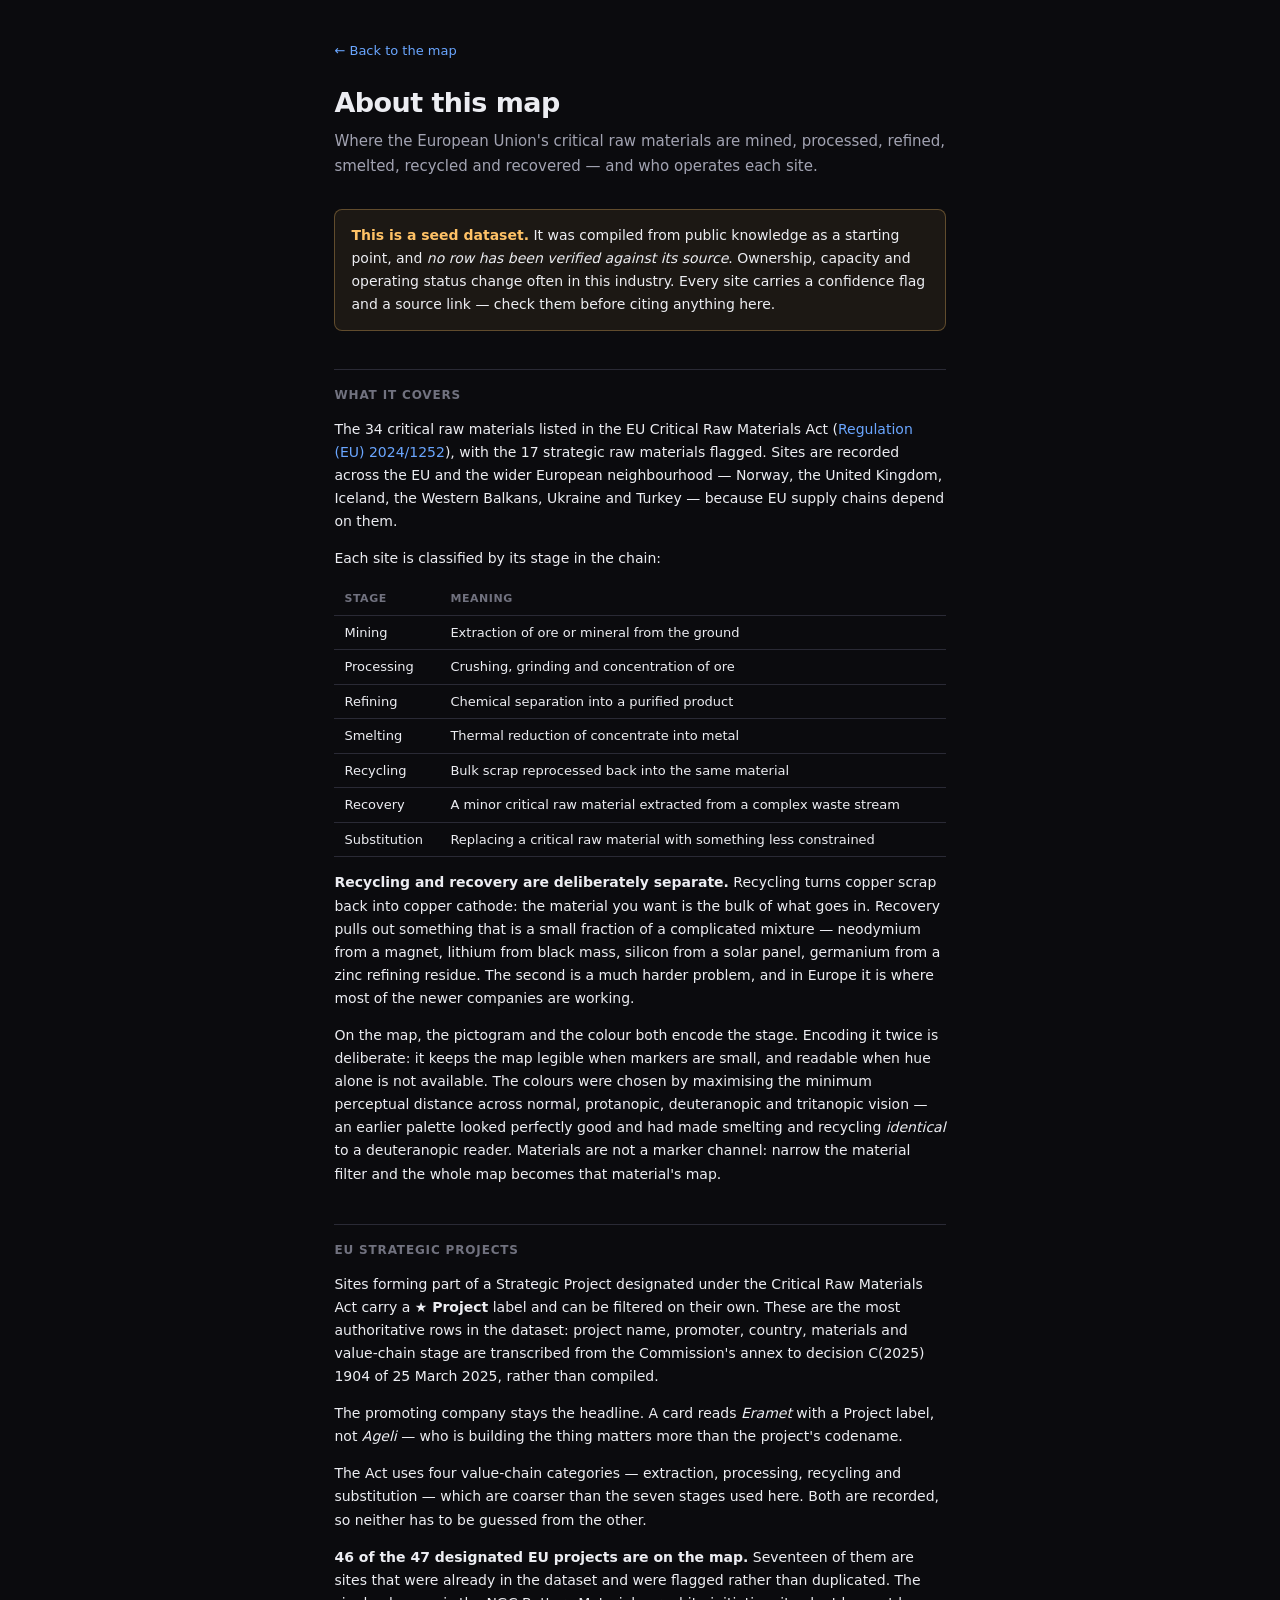
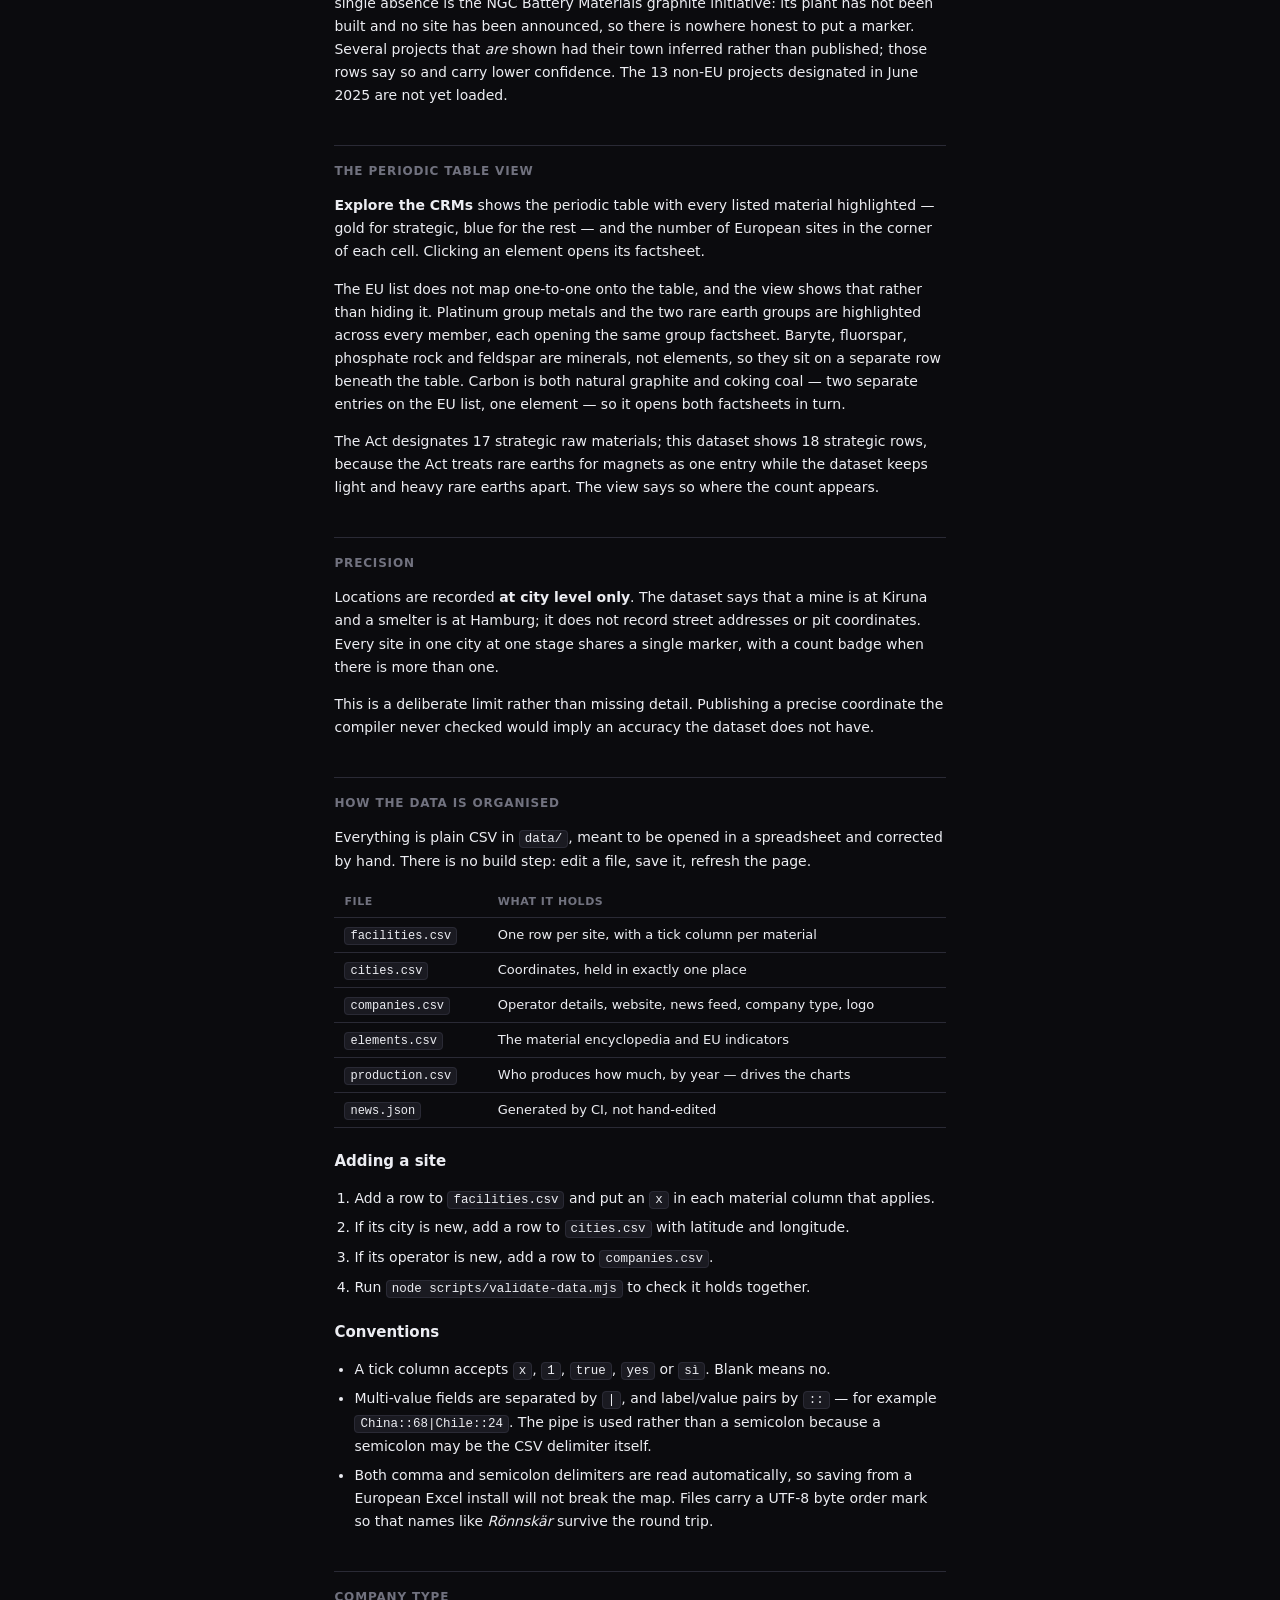
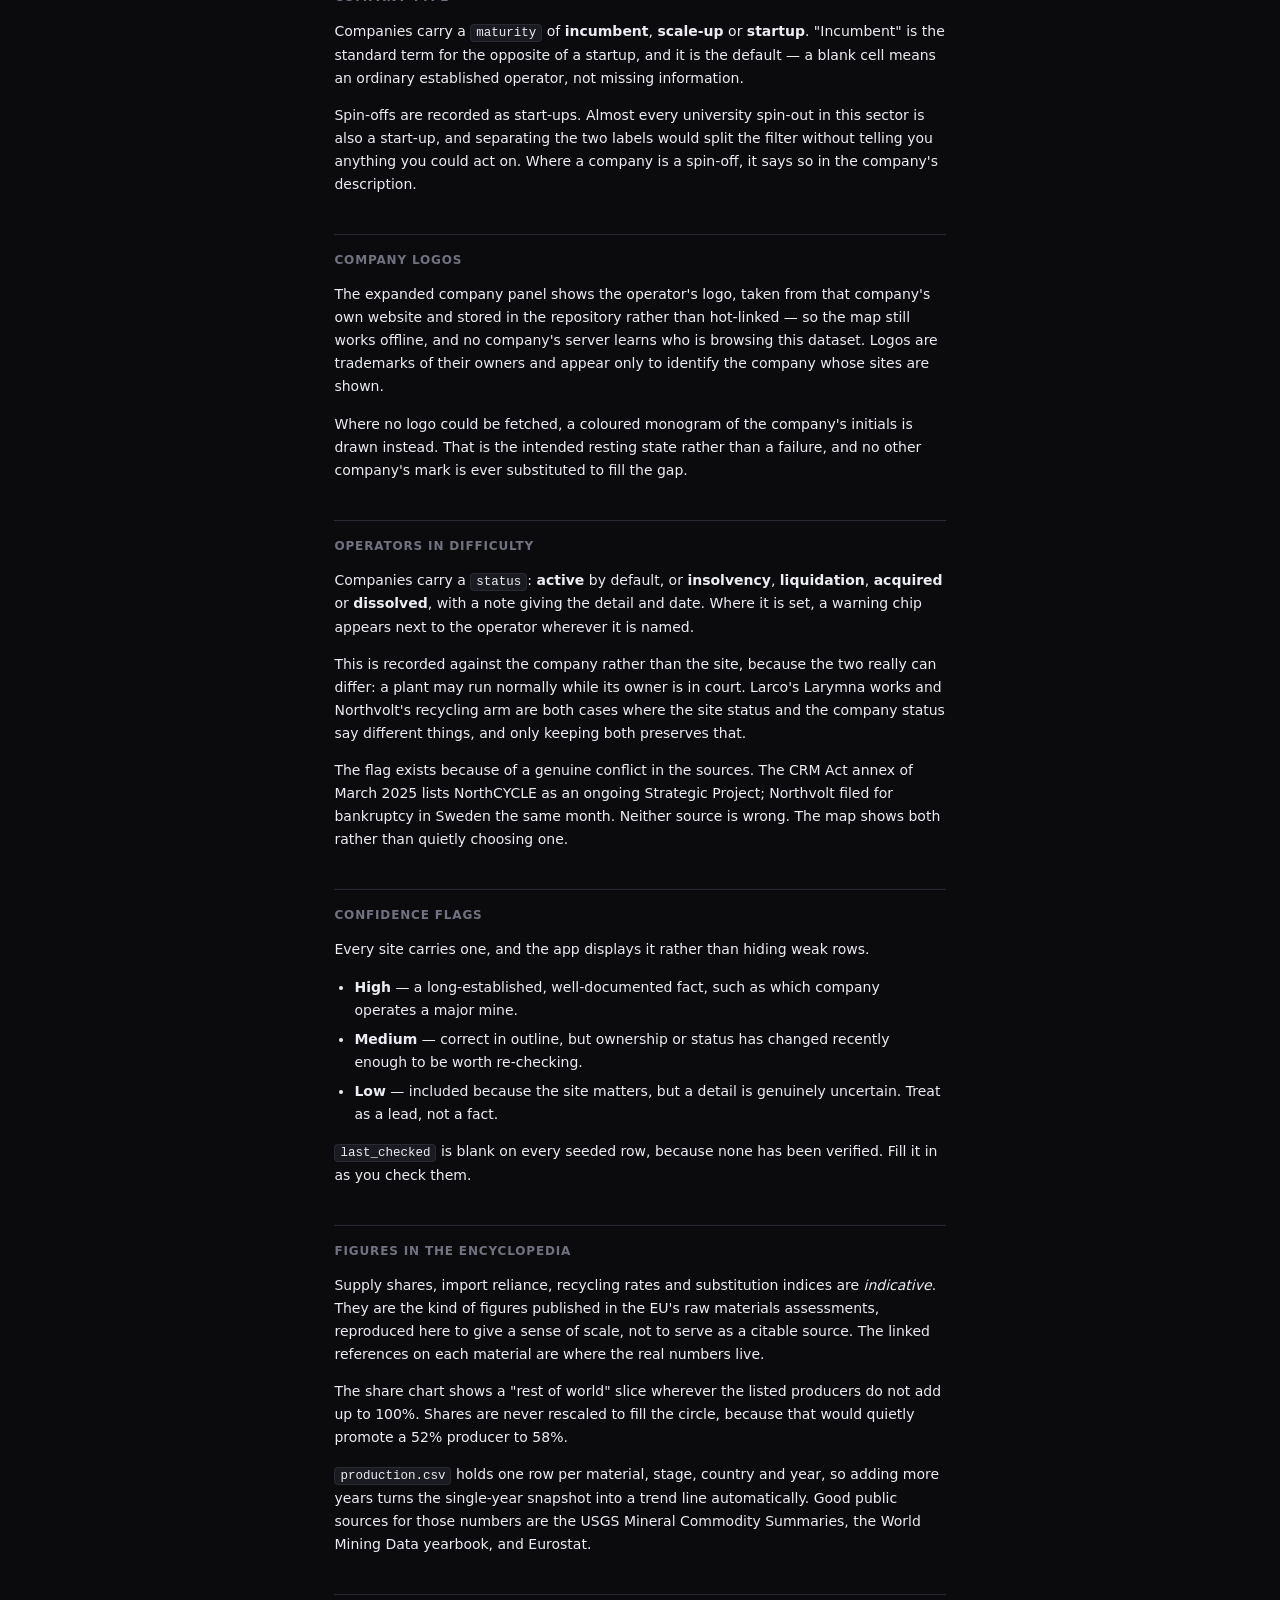
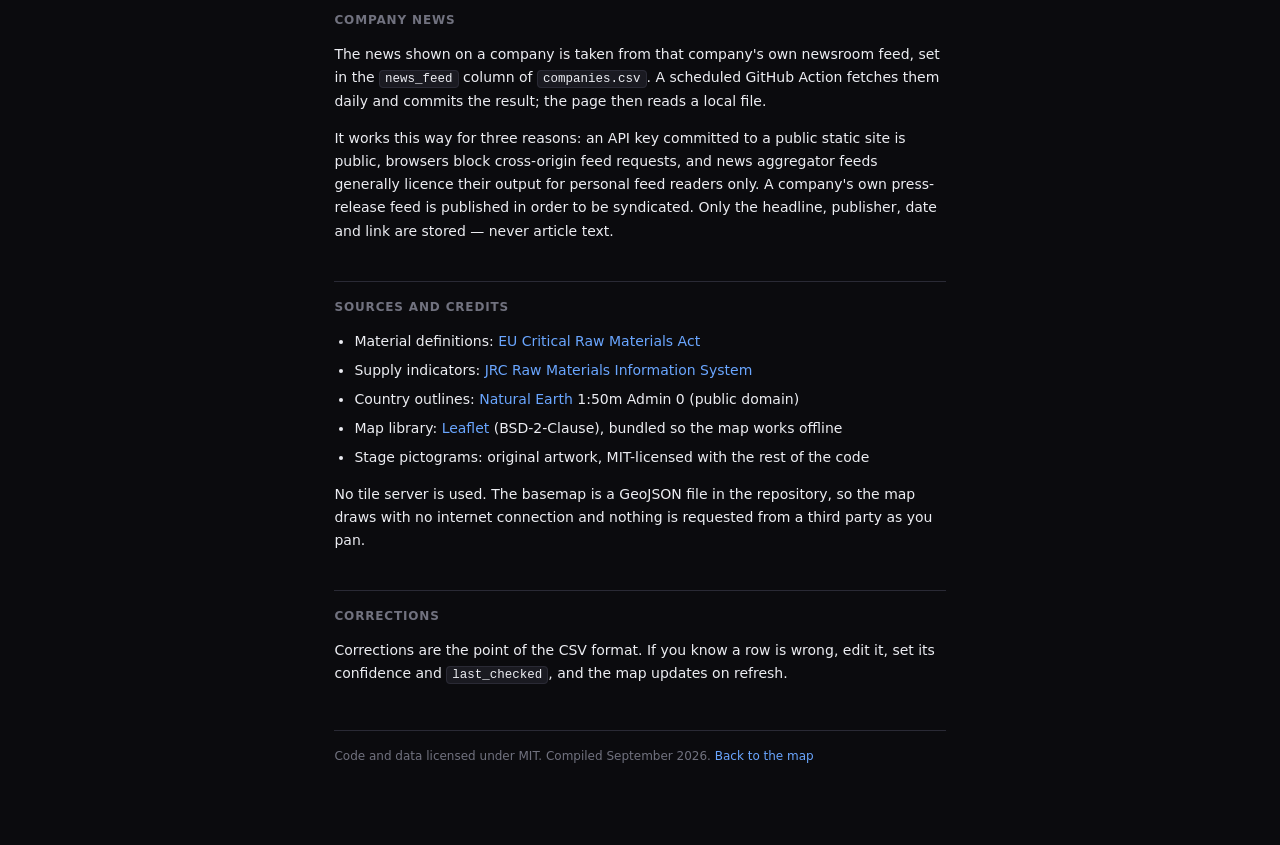
==== about.html @ f856ef1b "Give the site a link preview, a favicon, and honest counts Sharing the URL produced a bare link: the" ====
<!doctype html>
<html lang="en">
<head>
<meta charset="utf-8">
<meta name="viewport" content="width=device-width, initial-scale=1">
<title>About — European Critical Raw Materials Map</title>
<link rel="canonical" href="https://vincenzo-forlini.github.io/European-critical-network-map/about.html">
<link rel="icon" type="image/svg+xml" href="assets/icon.svg">

<!-- Link previews. og:image has to be an absolute URL — a relative one is
     ignored by every scraper — so the host is written out here. If this ever
     moves off GitHub Pages, these four URLs are what need changing.
     LinkedIn caches a preview on first share: after editing these, push the
     change and re-run the URL through LinkedIn's Post Inspector, or the first
     share keeps the empty card for good. -->
<meta property="og:type" content="website">
<meta property="og:site_name" content="European Critical Raw Materials Map">
<meta property="og:title" content="About — European Critical Raw Materials Map">
<meta property="og:description" content="How the dataset was built, where each figure comes from, and what it does not claim to be.">
<meta property="og:url" content="https://vincenzo-forlini.github.io/European-critical-network-map/about.html">
<meta property="og:image" content="https://vincenzo-forlini.github.io/European-critical-network-map/assets/og-cover.png">
<meta property="og:image:type" content="image/png">
<meta property="og:image:width" content="1200">
<meta property="og:image:height" content="630">
<meta property="og:image:alt" content="A dark map of Europe scattered with coloured markers, one per site, coloured by stage of the supply chain.">
<meta name="twitter:card" content="summary_large_image">
<meta name="twitter:title" content="About — European Critical Raw Materials Map">
<meta name="twitter:description" content="How the dataset was built, where each figure comes from, and what it does not claim to be.">
<meta name="twitter:image" content="https://vincenzo-forlini.github.io/European-critical-network-map/assets/og-cover.png">

<link rel="stylesheet" href="css/styles.css">
<style>
  body { overflow: auto; }
  .doc { max-width: 74ch; margin: 0 auto; padding: 40px 24px 90px; }
  .doc h1 { font-size: 27px; letter-spacing: -0.02em; margin: 0 0 6px; }
  .doc .lede { color: var(--text-dim); font-size: 15px; margin: 0 0 30px; }
  .doc h2 {
    font-size: 12px; font-weight: 700; letter-spacing: 0.07em; text-transform: uppercase;
    color: var(--text-faint); margin: 38px 0 12px;
    padding-top: 16px; border-top: 1px solid var(--border);
  }
  .doc h3 { font-size: 15px; margin: 22px 0 7px; }
  .doc p, .doc li { line-height: 1.65; }
  .doc ul, .doc ol { padding-left: 20px; }
  .doc li { margin-bottom: 6px; }
  .doc code {
    font-family: var(--mono); font-size: 12.5px;
    background: var(--surface-2); border: 1px solid var(--border);
    padding: 1px 5px; border-radius: 4px;
  }
  .doc pre {
    background: var(--surface-2); border: 1px solid var(--border);
    border-radius: var(--radius); padding: 13px 15px; overflow-x: auto;
    font-family: var(--mono); font-size: 12.5px; line-height: 1.6;
  }
  .doc pre code { background: none; border: none; padding: 0; }
  .doc table { width: 100%; border-collapse: collapse; font-size: 13px; margin: 12px 0; }
  .doc th, .doc td { text-align: left; padding: 7px 10px; border-bottom: 1px solid var(--border); }
  .doc th { color: var(--text-faint); font-weight: 600; font-size: 11px;
            text-transform: uppercase; letter-spacing: 0.05em; }
  .doc td code { font-size: 12px; }
  .callout {
    background: rgba(255, 194, 102, 0.07);
    border: 1px solid rgba(255, 194, 102, 0.3);
    border-radius: var(--radius); padding: 14px 16px; margin: 18px 0;
  }
  .callout strong { color: var(--warn); }
  .back { display: inline-block; margin-bottom: 22px; font-size: 13px; }
  .doc footer { margin-top: 44px; padding-top: 16px; border-top: 1px solid var(--border);
                color: var(--text-faint); font-size: 12px; }
</style>
</head>
<body>
<main class="doc">

  <a class="back" href="index.html">&larr; Back to the map</a>

  <h1>About this map</h1>
  <p class="lede">
    Where the European Union's critical raw materials are mined, processed, refined,
    smelted, recycled and recovered — and who operates each site.
  </p>

  <div class="callout">
    <p style="margin:0">
      <strong>This is a seed dataset.</strong> It was compiled from public knowledge as a
      starting point, and <em>no row has been verified against its source</em>. Ownership,
      capacity and operating status change often in this industry. Every site carries a
      confidence flag and a source link — check them before citing anything here.
    </p>
  </div>

  <h2>What it covers</h2>

  <p>
    The 34 critical raw materials listed in the EU Critical Raw Materials Act
    (<a href="https://eur-lex.europa.eu/eli/reg/2024/1252/oj" target="_blank" rel="noopener">Regulation (EU) 2024/1252</a>),
    with the 17 strategic raw materials flagged. Sites are recorded across the EU and
    the wider European neighbourhood — Norway, the United Kingdom, Iceland, the Western
    Balkans, Ukraine and Turkey — because EU supply chains depend on them.
  </p>

  <p>Each site is classified by its stage in the chain:</p>

  <table>
    <tr><th>Stage</th><th>Meaning</th></tr>
    <tr><td>Mining</td><td>Extraction of ore or mineral from the ground</td></tr>
    <tr><td>Processing</td><td>Crushing, grinding and concentration of ore</td></tr>
    <tr><td>Refining</td><td>Chemical separation into a purified product</td></tr>
    <tr><td>Smelting</td><td>Thermal reduction of concentrate into metal</td></tr>
    <tr><td>Recycling</td><td>Bulk scrap reprocessed back into the same material</td></tr>
    <tr><td>Recovery</td><td>A minor critical raw material extracted from a complex waste stream</td></tr>
    <tr><td>Substitution</td><td>Replacing a critical raw material with something less constrained</td></tr>
  </table>

  <p>
    <strong>Recycling and recovery are deliberately separate.</strong> Recycling turns copper
    scrap back into copper cathode: the material you want is the bulk of what goes in. Recovery
    pulls out something that is a small fraction of a complicated mixture — neodymium from a
    magnet, lithium from black mass, silicon from a solar panel, germanium from a zinc refining
    residue. The second is a much harder problem, and in Europe it is where most of the newer
    companies are working.
  </p>

  <p>
    On the map, the pictogram and the colour both encode the stage. Encoding it twice is
    deliberate: it keeps the map legible when markers are small, and readable when hue alone
    is not available. The colours were chosen by maximising the minimum perceptual distance
    across normal, protanopic, deuteranopic and tritanopic vision — an earlier palette looked
    perfectly good and had made smelting and recycling <em>identical</em> to a deuteranopic
    reader. Materials are not a marker channel: narrow the material filter and the whole map
    becomes that material's map.
  </p>

  <h2>EU Strategic Projects</h2>
  <p>
    Sites forming part of a Strategic Project designated under the Critical Raw Materials Act
    carry a <strong>★ Project</strong> label and can be filtered on their own. These are the most
    authoritative rows in the dataset: project name, promoter, country, materials and value-chain
    stage are transcribed from the Commission's annex to decision C(2025) 1904 of 25 March 2025,
    rather than compiled.
  </p>
  <p>
    The promoting company stays the headline. A card reads <em>Eramet</em> with a Project label,
    not <em>Ageli</em> — who is building the thing matters more than the project's codename.
  </p>
  <p>
    The Act uses four value-chain categories — extraction, processing, recycling and substitution —
    which are coarser than the seven stages used here. Both are recorded, so neither has to be
    guessed from the other.
  </p>
  <p>
    <strong>46 of the 47 designated EU projects are on the map.</strong> Seventeen of them are
    sites that were already in the dataset and were flagged rather than duplicated. The single
    absence is the NGC Battery Materials graphite initiative: its plant has not been built and no
    site has been announced, so there is nowhere honest to put a marker. Several projects that
    <em>are</em> shown had their town inferred rather than published; those rows say so and carry
    lower confidence. The 13 non-EU projects designated in June 2025 are not yet loaded.
  </p>

  <h2>The periodic table view</h2>
  <p>
    <strong>Explore the CRMs</strong> shows the periodic table with every listed material
    highlighted — gold for strategic, blue for the rest — and the number of European sites in
    the corner of each cell. Clicking an element opens its factsheet.
  </p>
  <p>
    The EU list does not map one-to-one onto the table, and the view shows that rather than
    hiding it. Platinum group metals and the two rare earth groups are highlighted across every
    member, each opening the same group factsheet. Baryte, fluorspar, phosphate rock and feldspar
    are minerals, not elements, so they sit on a separate row beneath the table. Carbon is both
    natural graphite and coking coal — two separate entries on the EU list, one element — so it
    opens both factsheets in turn.
  </p>
  <p>
    The Act designates 17 strategic raw materials; this dataset shows 18 strategic rows, because
    the Act treats rare earths for magnets as one entry while the dataset keeps light and heavy
    rare earths apart. The view says so where the count appears.
  </p>

  <h2>Precision</h2>

  <p>
    Locations are recorded <strong>at city level only</strong>. The dataset says that a mine
    is at Kiruna and a smelter is at Hamburg; it does not record street addresses or pit
    coordinates. Every site in one city at one stage shares a single marker, with a count
    badge when there is more than one.
  </p>
  <p>
    This is a deliberate limit rather than missing detail. Publishing a precise coordinate
    the compiler never checked would imply an accuracy the dataset does not have.
  </p>

  <h2>How the data is organised</h2>

  <p>
    Everything is plain CSV in <code>data/</code>, meant to be opened in a spreadsheet and
    corrected by hand. There is no build step: edit a file, save it, refresh the page.
  </p>

  <table>
    <tr><th>File</th><th>What it holds</th></tr>
    <tr><td><code>facilities.csv</code></td><td>One row per site, with a tick column per material</td></tr>
    <tr><td><code>cities.csv</code></td><td>Coordinates, held in exactly one place</td></tr>
    <tr><td><code>companies.csv</code></td><td>Operator details, website, news feed, company type, logo</td></tr>
    <tr><td><code>elements.csv</code></td><td>The material encyclopedia and EU indicators</td></tr>
    <tr><td><code>production.csv</code></td><td>Who produces how much, by year — drives the charts</td></tr>
    <tr><td><code>news.json</code></td><td>Generated by CI, not hand-edited</td></tr>
  </table>

  <h3>Adding a site</h3>
  <ol>
    <li>Add a row to <code>facilities.csv</code> and put an <code>x</code> in each material column that applies.</li>
    <li>If its city is new, add a row to <code>cities.csv</code> with latitude and longitude.</li>
    <li>If its operator is new, add a row to <code>companies.csv</code>.</li>
    <li>Run <code>node scripts/validate-data.mjs</code> to check it holds together.</li>
  </ol>

  <h3>Conventions</h3>
  <ul>
    <li>A tick column accepts <code>x</code>, <code>1</code>, <code>true</code>, <code>yes</code> or <code>sì</code>. Blank means no.</li>
    <li>
      Multi-value fields are separated by <code>|</code>, and label/value pairs by <code>::</code> —
      for example <code>China::68|Chile::24</code>. The pipe is used rather than a semicolon
      because a semicolon may be the CSV delimiter itself.
    </li>
    <li>
      Both comma and semicolon delimiters are read automatically, so saving from a European
      Excel install will not break the map. Files carry a UTF-8 byte order mark so that
      names like <em>Rönnskär</em> survive the round trip.
    </li>
  </ul>

  <h2>Company type</h2>
  <p>
    Companies carry a <code>maturity</code> of <strong>incumbent</strong>, <strong>scale-up</strong>
    or <strong>startup</strong>. "Incumbent" is the standard term for the opposite of a startup,
    and it is the default — a blank cell means an ordinary established operator, not missing
    information.
  </p>
  <p>
    Spin-offs are recorded as start-ups. Almost every university spin-out in this sector is also
    a start-up, and separating the two labels would split the filter without telling you anything
    you could act on. Where a company is a spin-off, it says so in the company's description.
  </p>

  <h2>Company logos</h2>
  <p>
    The expanded company panel shows the operator's logo, taken from that company's own website
    and stored in the repository rather than hot-linked — so the map still works offline, and no
    company's server learns who is browsing this dataset. Logos are trademarks of their owners
    and appear only to identify the company whose sites are shown.
  </p>
  <p>
    Where no logo could be fetched, a coloured monogram of the company's initials is drawn
    instead. That is the intended resting state rather than a failure, and no other company's
    mark is ever substituted to fill the gap.
  </p>

  <h2>Operators in difficulty</h2>
  <p>
    Companies carry a <code>status</code>: <strong>active</strong> by default, or
    <strong>insolvency</strong>, <strong>liquidation</strong>, <strong>acquired</strong> or
    <strong>dissolved</strong>, with a note giving the detail and date. Where it is set, a
    warning chip appears next to the operator wherever it is named.
  </p>
  <p>
    This is recorded against the company rather than the site, because the two really can differ:
    a plant may run normally while its owner is in court. Larco's Larymna works and Northvolt's
    recycling arm are both cases where the site status and the company status say different
    things, and only keeping both preserves that.
  </p>
  <p>
    The flag exists because of a genuine conflict in the sources. The CRM Act annex of March 2025
    lists NorthCYCLE as an ongoing Strategic Project; Northvolt filed for bankruptcy in Sweden the
    same month. Neither source is wrong. The map shows both rather than quietly choosing one.
  </p>

  <h2>Confidence flags</h2>
  <p>Every site carries one, and the app displays it rather than hiding weak rows.</p>
  <ul>
    <li><strong>High</strong> — a long-established, well-documented fact, such as which company operates a major mine.</li>
    <li><strong>Medium</strong> — correct in outline, but ownership or status has changed recently enough to be worth re-checking.</li>
    <li><strong>Low</strong> — included because the site matters, but a detail is genuinely uncertain. Treat as a lead, not a fact.</li>
  </ul>
  <p>
    <code>last_checked</code> is blank on every seeded row, because none has been verified.
    Fill it in as you check them.
  </p>

  <h2>Figures in the encyclopedia</h2>
  <p>
    Supply shares, import reliance, recycling rates and substitution indices are
    <em>indicative</em>. They are the kind of figures published in the EU's raw materials
    assessments, reproduced here to give a sense of scale, not to serve as a citable source.
    The linked references on each material are where the real numbers live.
  </p>
  <p>
    The share chart shows a "rest of world" slice wherever the listed producers do not add up
    to 100%. Shares are never rescaled to fill the circle, because that would quietly promote
    a 52% producer to 58%.
  </p>
  <p>
    <code>production.csv</code> holds one row per material, stage, country and year, so adding
    more years turns the single-year snapshot into a trend line automatically. Good public
    sources for those numbers are the USGS Mineral Commodity Summaries, the World Mining Data
    yearbook, and Eurostat.
  </p>

  <h2>Company news</h2>
  <p>
    The news shown on a company is taken from that company's own newsroom feed, set in the
    <code>news_feed</code> column of <code>companies.csv</code>. A scheduled GitHub Action
    fetches them daily and commits the result; the page then reads a local file.
  </p>
  <p>
    It works this way for three reasons: an API key committed to a public static site is
    public, browsers block cross-origin feed requests, and news aggregator feeds generally
    licence their output for personal feed readers only. A company's own press-release feed is
    published in order to be syndicated. Only the headline, publisher, date and link are
    stored — never article text.
  </p>

  <h2>Sources and credits</h2>
  <ul>
    <li>Material definitions: <a href="https://eur-lex.europa.eu/eli/reg/2024/1252/oj" target="_blank" rel="noopener">EU Critical Raw Materials Act</a></li>
    <li>Supply indicators: <a href="https://rmis.jrc.ec.europa.eu/" target="_blank" rel="noopener">JRC Raw Materials Information System</a></li>
    <li>Country outlines: <a href="https://www.naturalearthdata.com/" target="_blank" rel="noopener">Natural Earth</a> 1:50m Admin 0 (public domain)</li>
    <li>Map library: <a href="https://leafletjs.com" target="_blank" rel="noopener">Leaflet</a> (BSD-2-Clause), bundled so the map works offline</li>
    <li>Stage pictograms: original artwork, MIT-licensed with the rest of the code</li>
  </ul>
  <p>
    No tile server is used. The basemap is a GeoJSON file in the repository, so the map draws
    with no internet connection and nothing is requested from a third party as you pan.
  </p>

  <h2>Corrections</h2>
  <p>
    Corrections are the point of the CSV format. If you know a row is wrong, edit it, set its
    confidence and <code>last_checked</code>, and the map updates on refresh.
  </p>

  <footer>
    Code and data licensed under MIT. Compiled September 2026.
    <a href="index.html">Back to the map</a>
  </footer>

</main>
</body>
</html>
---- css/styles.css ----
/* ===========================================================================
   European Critical Raw Materials Map
   Dark-first. Colour on this page means one thing only: stage of the supply
   chain. Everything else stays greyscale so the markers never compete.
   =========================================================================== */

:root {
  --bg: #0b0b0e;
  --map-bg: #0d0d0f;
  --surface: #131318;
  --surface-2: #1a1a21;
  --surface-3: #23232c;
  --border: #2a2a35;
  --border-strong: #3b3b4a;

  --text: #ecedf2;
  --text-dim: #a2a3b2;
  --text-faint: #71727f;

  --accent: #6aa6ff;
  --accent-dim: #3f6ea8;
  --warn: #ffc266;
  --danger: #ff6b6b;

  /* Stage palette.
     Magenta mining and cyan smelting come from the design mockup and are fixed.
     The other four were chosen by maximising the minimum perceptual distance
     across normal, protanopic, deuteranopic and tritanopic vision. The earlier
     palette put cyan smelting and violet recycling at a deuteranopic distance of
     ZERO — literally the same colour to about one man in twelve. This one holds
     a worst-case distance of 18, with every colour at 4.9:1 contrast or better
     against the map background. Reordering these is fine; substituting one is
     not, without re-running that check. */
  --stage-mining: #ff3d86;
  --stage-processing: #ff824d;
  --stage-refining: #a855f7;
  --stage-smelting: #37b6ff;
  --stage-recycling: #a4ea86;
  --stage-recovery: #ffed4d;
  /* Substitution is the one stage that is not a material flow, so it is the one
     colour with no hue. Adding it cost nothing: worst-case separation stays 17. */
  --stage-substitution: #9aa3bd;

  --country-stroke: rgba(255, 255, 255, 0.62);
  --country-fill: rgba(255, 255, 255, 0.015);
  --country-fill-hover: rgba(255, 255, 255, 0.07);

  --sidebar-w: 336px;
  --detail-w: 392px;
  --header-h: 56px;

  --radius: 8px;
  --radius-lg: 14px;
  --shadow: 0 8px 28px rgba(0, 0, 0, 0.55);

  --font: system-ui, -apple-system, "Segoe UI", Roboto, "Helvetica Neue", Arial, sans-serif;
  --mono: ui-monospace, SFMono-Regular, "SF Mono", Menlo, Consolas, monospace;

  color-scheme: dark;
}

*, *::before, *::after { box-sizing: border-box; }

html, body { height: 100%; }

body {
  margin: 0;
  background: var(--bg);
  color: var(--text);
  font-family: var(--font);
  font-size: 14px;
  line-height: 1.5;
  -webkit-font-smoothing: antialiased;
  overflow: hidden;
}

a { color: var(--accent); text-decoration: none; }
a:hover { text-decoration: underline; }

button {
  font: inherit;
  color: inherit;
  background: none;
  border: none;
  cursor: pointer;
}

:focus-visible {
  outline: 2px solid var(--accent);
  outline-offset: 2px;
  border-radius: 4px;
}

/* Scrollbars ------------------------------------------------------------- */
* { scrollbar-width: thin; scrollbar-color: var(--border-strong) transparent; }
*::-webkit-scrollbar { width: 10px; height: 10px; }
*::-webkit-scrollbar-track { background: transparent; }
*::-webkit-scrollbar-thumb {
  background: var(--border-strong);
  border-radius: 6px;
  border: 3px solid var(--surface);
}

/* Utilities -------------------------------------------------------------- */
[hidden] { display: none !important; }

.visually-hidden {
  position: absolute; width: 1px; height: 1px;
  padding: 0; margin: -1px; overflow: hidden;
  clip: rect(0 0 0 0); white-space: nowrap; border: 0;
}

.muted { color: var(--text-dim); }
.faint { color: var(--text-faint); }

/* ===========================================================================
   Shell
   =========================================================================== */

/* Two columns: everything, and the factsheet. The factsheet spans the filter
   bar's row as well as the map's, so opening one gains that row's height rather
   than starting below it — a factsheet is a tall thing to read. The bar then
   ends where the panel starts, which is why Reset sits with the pills. */
.app {
  display: grid;
  grid-template-columns: 1fr 0;
  grid-template-rows: auto auto 1fr;
  height: 100vh;
  height: 100dvh;
}
.app.detail-open { grid-template-columns: 1fr var(--detail-w); }

.header { grid-column: 1 / -1; grid-row: 1; }
.fbar { grid-column: 1; grid-row: 2; }
.main { grid-column: 1; grid-row: 3; }
.detail { grid-column: 2; grid-row: 2 / 4; }

.header {
  display: flex;
  align-items: center;
  gap: 16px;
  height: var(--header-h);
  padding: 0 16px;
  background: var(--surface);
  border-bottom: 1px solid var(--border);
  z-index: 600;
}

.header__brand { display: flex; align-items: baseline; gap: 10px; min-width: 0; flex: 0 1 auto; }

/* Truncates rather than shoving the actions off the right edge, which is what
   it did on a phone: About was simply cut in half. */
.header__title {
  margin: 0;
  min-width: 0;
  font-size: 15px;
  font-weight: 650;
  letter-spacing: -0.01em;
  white-space: nowrap;
  overflow: hidden;
  text-overflow: ellipsis;
}

.header__sub {
  font-size: 12px;
  color: var(--text-faint);
  white-space: nowrap;
  overflow: hidden;
  text-overflow: ellipsis;
}

.header__spacer { flex: 1; }

.header__actions { display: flex; align-items: center; gap: 8px; flex: none; }

/* The dataset is a seed. Say so where it cannot be missed. */
.data-banner {
  display: inline-flex;
  align-items: center;
  gap: 7px;
  padding: 4px 11px;
  font-size: 12px;
  color: var(--warn);
  background: rgba(255, 194, 102, 0.09);
  border: 1px solid rgba(255, 194, 102, 0.28);
  border-radius: 999px;
  white-space: nowrap;
}
.data-banner::before {
  content: "";
  width: 6px; height: 6px;
  border-radius: 50%;
  background: var(--warn);
  flex: none;
}

.btn {
  padding: 6px 12px;
  font-size: 13px;
  border-radius: var(--radius);
  border: 1px solid var(--border-strong);
  background: var(--surface-2);
  color: var(--text);
  white-space: nowrap;
  transition: background 0.12s, border-color 0.12s;
}
.btn:hover { background: var(--surface-3); border-color: #4a4a5c; }

.btn--primary {
  background: var(--accent);
  border-color: var(--accent);
  color: #07121f;
  font-weight: 600;
}
.btn--primary:hover { background: #7fb4ff; border-color: #7fb4ff; }

.btn--ghost { background: transparent; border-color: transparent; color: var(--text-dim); }
.btn--ghost:hover { background: var(--surface-2); color: var(--text); }

.btn--sm { padding: 3px 9px; font-size: 12px; }

/* No transition on the track sizes, deliberately.
   Animating grid-template-columns proved unreliable — the computed value could
   stick at the old tracks with no animation running, leaving the factsheet at
   zero width while its class was set, so the map never gave up the space and
   the two sat crushed together. It is also wasteful: the map's ResizeObserver
   fires on every frame of such an animation, and each one re-fits the view.
   Snapping is both correct and cheaper. */
.main {
  display: grid;
  grid-template-columns: var(--sidebar-w) 1fr;
  min-height: 0;
}
.main.sidebar-collapsed { grid-template-columns: 0 1fr; }

/* ===========================================================================
   Filter bar

   Across the top rather than down the side. Six stacked groups in the sidebar
   ran to about 1500px of content in a 600px window, so most of the filters were
   always out of view; and opening a material factsheet collapsed the sidebar,
   which took the filters away just after you had used them. Up here nothing
   else on the page can collapse them, and the sidebar is free for results.
   =========================================================================== */

.fbar {
  display: flex;
  align-items: center;
  gap: 8px;
  padding: 0 14px;
  height: 50px;
  background: var(--surface);
  border-bottom: 1px solid var(--border);
  z-index: 550;
  /* The pills scroll sideways before they wrap: a bar that changes height
     would move the map under the pointer. */
  overflow-x: auto;
  overflow-y: hidden;
  scrollbar-width: none;
}
.fbar::-webkit-scrollbar { display: none; }
.fbar__sep { flex: none; width: 1px; height: 22px; background: var(--border); margin: 0 2px; }
.fbar__pills { display: flex; align-items: center; gap: 8px; flex: none; }
.fbar__spacer { flex: 1; min-width: 12px; }
/* Beside the pills rather than at the far right, where the factsheet now
   reaches. */
.fbar__reset { flex: none; margin-left: 4px; }

.fpill {
  display: inline-flex;
  align-items: center;
  gap: 7px;
  flex: none;
  padding: 6px 10px;
  font-size: 12px;
  font-family: inherit;
  color: var(--text);
  background: var(--surface-2);
  border: 1px solid var(--border);
  border-radius: var(--radius);
  cursor: pointer;
  white-space: nowrap;
  transition: background 0.12s, border-color 0.12s;
}
.fpill:hover { background: var(--surface-3); border-color: var(--border-strong); }
.fpill__k { color: var(--text); }
/* The value is the informative half, so it gets the accent once it is not
   "all" — the state of every facet is then readable without opening one. */
.fpill__v { color: var(--text-faint); }
.fpill[data-on="true"] { background: var(--surface-3); border-color: var(--accent-dim); }
.fpill[data-on="true"] .fpill__v { color: var(--accent); font-weight: 600; }
.fpill__chev { width: 11px; height: 11px; color: var(--text-faint); flex: none; }
.fpill[aria-expanded="true"] { border-color: var(--accent); }
.fpill[aria-expanded="true"] .fpill__chev { transform: rotate(180deg); }
.fpill:focus-visible { outline: 2px solid var(--accent); outline-offset: 1px; }

/* The popovers sit outside the bar, which scrolls sideways and would clip them.
   Each is placed under its pill by js/filters.js.

   The holder is deliberately zero-size rather than a layer of its own. It used
   to be `position: fixed; inset: 0` wrapping children that are themselves
   fixed — a nested-fixed sandwich that bought nothing, since every popover is
   positioned by hand anyway, and is a known way to get a browser to lay a box
   out correctly and then fail to paint what is inside it. A dropdown that opens
   empty with its border and background intact is exactly that symptom. */
.fpops { position: absolute; top: 0; left: 0; width: 0; height: 0; }
.fpop {
  position: fixed;
  z-index: 620;
  width: 290px;
  box-sizing: border-box;
  padding: 11px;
  background: var(--surface-2);
  border: 1px solid var(--border-strong);
  border-radius: 10px;
  box-shadow: var(--shadow);
  /* The list inside is the only thing that scrolls. Letting the popover scroll
     too put a second bar beside the first and slid "Select all" up out of
     sight, since the actions row sits outside the list. */
  overflow: hidden;
  display: flex;
  flex-direction: column;
}
/* Height is set per-open by js/filters.js, from the room below the pill. */
.fpop__list { overflow-y: auto; min-height: 0; }
.fpop__list--scroll { padding-right: 4px; }

/* ===========================================================================
   Sidebar
   =========================================================================== */

.sidebar {
  display: grid;
  grid-template-rows: 1fr;
  min-width: 0;
  min-height: 0;
  background: var(--surface);
  border-right: 1px solid var(--border);
  overflow: hidden;
}

.segmented {
  display: flex;
  gap: 3px;
  margin: 10px 12px 0;
  padding: 3px;
  background: var(--surface-2);
  border: 1px solid var(--border);
  border-radius: var(--radius);
}

.segmented button {
  flex: 1;
  display: flex;
  align-items: center;
  justify-content: center;
  gap: 6px;
  padding: 6px 8px;
  font-size: 13px;
  color: var(--text-dim);
  border-radius: 6px;
  transition: background 0.12s, color 0.12s;
}
.segmented button:hover { color: var(--text); }
.segmented button[aria-selected="true"] {
  background: var(--surface-3);
  color: var(--text);
  font-weight: 600;
}

.pill {
  padding: 1px 7px;
  font-size: 11px;
  font-variant-numeric: tabular-nums;
  color: var(--text-dim);
  background: var(--surface-3);
  border-radius: 999px;
}
.segmented button[aria-selected="true"] .pill { background: var(--border-strong); color: var(--text); }

.search {
  position: relative;
  flex: none;
  width: 210px;
}
.search input {
  width: 100%;
  padding: 8px 30px 8px 11px;
  font: inherit;
  font-size: 13px;
  color: var(--text);
  background: var(--surface-2);
  border: 1px solid var(--border);
  border-radius: var(--radius);
}
.search input::placeholder { color: var(--text-faint); }
.search input:focus { outline: none; border-color: var(--accent-dim); background: var(--surface-3); }
.search__clear {
  position: absolute;
  right: 6px; top: 50%;
  transform: translateY(-50%);
  padding: 4px 6px;
  color: var(--text-faint);
  line-height: 1;
}
.search__clear:hover { color: var(--text); }

.panel-scroll {
  overflow-y: auto;
  padding: 0 12px 20px;
  min-height: 0;
}

/* Filter groups ---------------------------------------------------------- */

.fgroup { border-top: 1px solid var(--border); padding: 12px 0; }
.fgroup:first-child { border-top: none; }

.fgroup__head {
  display: flex;
  align-items: center;
  gap: 8px;
  width: 100%;
  padding: 2px 0;
  text-align: left;
}
.fgroup__title {
  font-size: 12px;
  font-weight: 650;
  letter-spacing: 0.05em;
  text-transform: uppercase;
  color: var(--text-dim);
}
.fgroup__count { margin-left: auto; font-size: 11px; color: var(--text-faint); }
.fgroup__chev {
  width: 14px; height: 14px;
  color: var(--text-faint);
  transition: transform 0.15s;
}
.fgroup[data-open="false"] .fgroup__chev { transform: rotate(-90deg); }
.fgroup[data-open="false"] .fgroup__body { display: none; }

.fgroup__body { margin-top: 8px; }
.fgroup__list--scroll { max-height: 250px; overflow-y: auto; padding-right: 4px; }

.fgroup__sub {
  margin: 10px 0 4px;
  font-size: 11px;
  font-weight: 650;
  letter-spacing: 0.04em;
  text-transform: uppercase;
  color: var(--text-faint);
}
.fgroup__sub:first-child { margin-top: 0; }

.check {
  display: flex;
  align-items: center;
  gap: 9px;
  padding: 5px 7px;
  border-radius: 6px;
  cursor: pointer;
  user-select: none;
}
.check:hover { background: var(--surface-2); }
.check input { position: absolute; opacity: 0; pointer-events: none; }

.check__box {
  flex: none;
  width: 15px; height: 15px;
  border: 1.5px solid var(--border-strong);
  border-radius: 4px;
  background: var(--surface-2);
  display: grid;
  place-items: center;
  transition: background 0.12s, border-color 0.12s;
}
.check__box svg { width: 11px; height: 11px; opacity: 0; color: #07121f; }
.check input:checked + .check__box { background: var(--accent); border-color: var(--accent); }
.check input:checked + .check__box svg { opacity: 1; }
.check input:focus-visible + .check__box { outline: 2px solid var(--accent); outline-offset: 2px; }

.check__label { flex: 1; min-width: 0; font-size: 13px; overflow: hidden; text-overflow: ellipsis; white-space: nowrap; }
.check__n { font-size: 11px; color: var(--text-faint); font-variant-numeric: tabular-nums; }
.check[data-empty="true"] { opacity: 0.42; }

.check__swatch { flex: none; width: 9px; height: 9px; border-radius: 3px; }

.star { color: var(--warn); font-size: 10px; flex: none; }

.fgroup__actions { display: flex; gap: 6px; margin-bottom: 8px; }
.fgroup__actions .btn { flex: 1; }

/* Results ---------------------------------------------------------------- */

.results__head {
  display: flex;
  align-items: center;
  gap: 8px;
  padding: 10px 0 8px;
  font-size: 12px;
  color: var(--text-dim);
}

.rlist { display: flex; flex-direction: column; gap: 5px; }

/* The whole card is one target for its own action, but the material chips and
   the operator name inside it are their own buttons, and a button cannot be
   nested in a button. So the card is a plain div, its own target is an overlay
   sitting behind the content, and the content passes clicks through to that
   overlay except where something inside asks for them. */
.rcard {
  position: relative;
  width: 100%;
  text-align: left;
  padding: 9px 11px;
  background: var(--surface-2);
  border: 1px solid var(--border);
  border-radius: var(--radius);
  transition: background 0.12s, border-color 0.12s;
}
.rcard:hover { background: var(--surface-3); border-color: var(--border-strong); }
.rcard[aria-current="true"] { border-color: var(--accent-dim); background: var(--surface-3); }

.rcard__hit {
  position: absolute;
  inset: 0;
  z-index: 0;
  padding: 0;
  background: none;
  border: 0;
  border-radius: inherit;
  cursor: pointer;
}
.rcard__hit:focus-visible { outline: 2px solid var(--accent); outline-offset: -2px; }
.rcard > *:not(.rcard__hit) { position: relative; z-index: 1; pointer-events: none; }
/* Anything with its own action takes its own clicks back. */
.rcard [data-act] { pointer-events: auto; }

.rcard__top { display: flex; align-items: center; gap: 8px; }
.rcard__name {
  flex: 1; min-width: 0;
  font-size: 13px; font-weight: 600;
  overflow: hidden; text-overflow: ellipsis; white-space: nowrap;
}
.rcard__where { margin-top: 2px; font-size: 12px; color: var(--text-dim); }
.rcard__meta { margin-top: 6px; display: flex; flex-wrap: wrap; gap: 4px; }

.empty {
  padding: 28px 16px;
  text-align: center;
  color: var(--text-faint);
  font-size: 13px;
}
.empty strong { display: block; color: var(--text-dim); margin-bottom: 4px; }

/* Chips ------------------------------------------------------------------ */

.chip {
  display: inline-flex;
  align-items: center;
  gap: 5px;
  padding: 2px 8px;
  font-size: 11px;
  border-radius: 999px;
  background: var(--surface-3);
  color: var(--text-dim);
  border: 1px solid transparent;
  white-space: nowrap;
}
/* A material chip opens that material factsheet, so it reads as pressable. */
.chip--el {
  font-family: inherit;
  cursor: pointer;
  border-color: var(--border-strong);
  transition: color 0.12s, background 0.12s, border-color 0.12s;
}
.chip--el:hover { color: var(--text); background: var(--surface-3); border-color: var(--accent); }
.chip--el:focus-visible { outline: 2px solid var(--accent); outline-offset: 1px; }

.chip--stage {
  color: var(--stage-c, var(--text-dim));
  border-color: color-mix(in srgb, var(--stage-c) 42%, transparent);
  background: color-mix(in srgb, var(--stage-c) 13%, transparent);
}
.chip--stage svg { width: 12px; height: 12px; }
.chip--strategic { color: var(--warn); background: rgba(255, 194, 102, 0.1); border-color: rgba(255, 194, 102, 0.25); }

/* Confidence is shown, never hidden. */
.conf { display: inline-flex; align-items: center; gap: 4px; font-size: 11px; }
.conf::before { content: ""; width: 6px; height: 6px; border-radius: 50%; }
.conf--high { color: #6fcf97; } .conf--high::before { background: #6fcf97; }
.conf--medium { color: var(--warn); } .conf--medium::before { background: var(--warn); }
.conf--low { color: var(--danger); } .conf--low::before { background: var(--danger); }

.status-chip { font-size: 11px; }
.status-chip[data-status="operating"] { color: #6fcf97; }
.status-chip[data-status="construction"] { color: var(--warn); }
.status-chip[data-status="planned"] { color: var(--accent); }
.status-chip[data-status="care-and-maintenance"] { color: var(--text-dim); }
.status-chip[data-status="closed"] { color: var(--text-faint); }

/* ===========================================================================
   Map
   =========================================================================== */

.map-wrap { position: relative; min-width: 0; min-height: 0; }

#map {
  position: absolute;
  inset: 0;
  background: var(--map-bg);
}

.leaflet-container {
  background: var(--map-bg);
  font-family: var(--font);
  outline: none;
}

.country { transition: fill 0.12s; }

/* Markers ---------------------------------------------------------------- */

/* Leaflet is given a zero-size icon so the marker can be sized purely in CSS.
   --marker-size is set from the zoom level, so dense regions stay readable. */
.leaflet-container { --marker-size: 26px; }

.crm-pin { width: 0 !important; height: 0 !important; }

.marker-pin {
  position: absolute;
  left: 0; top: 0;
  width: var(--marker-size);
  height: var(--marker-size);
  transform: translate(-50%, -50%);
  transition: width 0.15s, height 0.15s;
}

.marker {
  position: relative;
  display: grid;
  place-items: center;
  width: 100%; height: 100%;
  border-radius: 50%;
  color: var(--stage-c);
  background: color-mix(in srgb, var(--stage-c) 20%, #0b0b0e);
  border: 1.5px solid var(--stage-c);
  box-shadow: 0 0 0 3px color-mix(in srgb, var(--stage-c) 12%, transparent);
  transition: transform 0.12s, box-shadow 0.12s;
}
.marker svg { width: 62%; height: 62%; }
.marker:hover { transform: scale(1.14); z-index: 500; }

.marker__count {
  position: absolute;
  right: -5px; bottom: -5px;
  min-width: 15px;
  padding: 0 3px;
  font-size: 10px;
  font-weight: 700;
  line-height: 15px;
  text-align: center;
  color: #0b0b0e;
  background: var(--stage-c);
  border-radius: 999px;
  font-variant-numeric: tabular-nums;
}

/* Selected marker: the rounded-square outline from the mockup. */
.marker-pin.is-selected .marker {
  box-shadow: 0 0 0 3px var(--map-bg), 0 0 0 5px var(--stage-c);
  border-radius: 7px;
  transform: scale(1.12);
}

.leaflet-marker-icon { background: none; border: none; }

/* Popups ----------------------------------------------------------------- */

.leaflet-popup-content-wrapper {
  background: var(--surface-2);
  color: var(--text);
  border: 1px solid var(--border-strong);
  border-radius: var(--radius-lg);
  box-shadow: var(--shadow);
  padding: 0;
}
.leaflet-popup-content { margin: 0; width: 270px !important; line-height: 1.5; }
.leaflet-popup-tip { background: var(--surface-2); border: 1px solid var(--border-strong); }
.leaflet-popup-close-button { color: var(--text-faint) !important; padding: 7px 8px 0 0 !important; }
.leaflet-popup-close-button:hover { color: var(--text) !important; }

.pop { padding: 12px 13px 11px; }
.pop__where { font-size: 12px; color: var(--text-dim); }
.pop__site { margin: 1px 0 2px; font-size: 14px; font-weight: 650; }
.pop__co { display: inline-block; font-size: 13px; margin-bottom: 8px; }
.pop__meta { display: flex; flex-wrap: wrap; gap: 4px; margin-bottom: 9px; }
.pop__foot { display: flex; align-items: center; gap: 8px; padding-top: 9px; border-top: 1px solid var(--border); }
.pop__nav {
  display: flex; align-items: center; justify-content: space-between; gap: 8px;
  padding: 7px 13px; background: var(--surface-3); border-bottom: 1px solid var(--border);
  font-size: 12px; color: var(--text-dim);
}

/* Legend ----------------------------------------------------------------- */

/* Right-hand side, clear of the filter panel and the collapse handle that both
   hug the left edge. It reads as a legend there, and the open sea east of the
   mapped countries is the one part of the canvas with nothing in it. Sits above
   the site-count pill in the same corner. */
.legend {
  position: absolute;
  right: 14px; bottom: 48px;
  z-index: 500;
  padding: 10px 12px;
  background: color-mix(in srgb, var(--surface) 92%, transparent);
  backdrop-filter: blur(8px);
  border: 1px solid var(--border);
  border-radius: var(--radius-lg);
  box-shadow: var(--shadow);
}
/* A button, but a heading to look at: the chevron and the pressability only
   appear once the key collapses, below 900px. */
.legend__head {
  display: block;
  width: 100%;
  padding: 0;
  background: none;
  border: 0;
  text-align: left;
  font: inherit;
  cursor: default;
}
.legend__chev { display: none; }
.legend__title {
  font-size: 10px; font-weight: 700; letter-spacing: 0.07em;
  text-transform: uppercase; color: var(--text-faint); margin-bottom: 7px;
}
.legend__row { display: flex; align-items: center; gap: 8px; padding: 2px 0; font-size: 12px; }
.legend__dot {
  flex: none;
  display: grid; place-items: center;
  width: 21px; height: 21px;
  border-radius: 50%;
  color: var(--stage-c);
  background: color-mix(in srgb, var(--stage-c) 20%, #0b0b0e);
  border: 1.5px solid var(--stage-c);
}
.legend__dot svg { width: 13px; height: 13px; }
.legend__row[data-off="true"] { opacity: 0.3; }

.map-note {
  position: absolute;
  right: 14px; bottom: 14px;
  z-index: 500;
  font-size: 11px;
  color: var(--text-faint);
  background: color-mix(in srgb, var(--surface) 88%, transparent);
  padding: 4px 9px;
  border-radius: 999px;
  border: 1px solid var(--border);
}


.leaflet-control-zoom { border: none !important; box-shadow: var(--shadow) !important; }
.leaflet-control-zoom a {
  background: var(--surface-2) !important;
  color: var(--text) !important;
  border-color: var(--border) !important;
}
.leaflet-control-zoom a:hover { background: var(--surface-3) !important; }
.leaflet-control-attribution {
  background: rgba(11, 11, 14, 0.8) !important;
  color: var(--text-faint) !important;
  font-size: 10px !important;
}
.leaflet-control-attribution a { color: var(--text-dim) !important; }

.country-tip {
  background: var(--surface-2) !important;
  color: var(--text) !important;
  border: 1px solid var(--border-strong) !important;
  border-radius: 6px !important;
  box-shadow: var(--shadow) !important;
  font-size: 12px !important;
  padding: 3px 8px !important;
}
.country-tip::before { display: none !important; }

/* ===========================================================================
   Detail panel
   =========================================================================== */

.detail {
  position: relative;
  min-width: 0; min-height: 0;
  display: grid;
  grid-template-rows: 1fr;
  background: var(--surface);
  border-left: 1px solid var(--border);
  overflow: hidden;
}

/* Floating rather than sitting in a strip of its own: the strip cost 44px of
   reading height and said only what the title already says. */
/* Back and Close share one floating row, so neither costs the panel any
   reading height of its own. */
.detail__nav {
  position: absolute;
  top: 9px; right: 11px;
  z-index: 3;
  display: flex;
  align-items: center;
  gap: 6px;
}
.detail__back {
  font: inherit;
  font-size: 12px;
  padding: 4px 9px;
  color: var(--text-dim);
  background: color-mix(in srgb, var(--surface) 84%, transparent);
  border: 1px solid var(--border);
  border-radius: 6px;
  backdrop-filter: blur(6px);
  cursor: pointer;
  white-space: nowrap;
}
.detail__back:hover { color: var(--text); background: var(--surface-3); border-color: var(--border-strong); }
.detail__back:focus-visible { outline: 2px solid var(--accent); outline-offset: 1px; }

.detail__close {
  position: relative;
  width: 26px; height: 26px;
  display: grid; place-items: center;
  font-size: 17px; line-height: 1;
  color: var(--text-dim);
  background: color-mix(in srgb, var(--surface) 84%, transparent);
  border: 1px solid var(--border);
  border-radius: 6px;
  backdrop-filter: blur(6px);
  cursor: pointer;
}
.detail__close:hover { color: var(--text); background: var(--surface-3); }
.detail__close:focus-visible { outline: 2px solid var(--accent); outline-offset: 1px; }

.detail__body { overflow-y: auto; padding: 14px 14px 20px; min-height: 0; }
/* Keep the title clear of the close button. */
.detail__body h2:first-child { padding-right: 34px; }
.detail[data-back="true"] .detail__body h2:first-child { padding-right: 108px; }

.detail h2 { margin: 0 0 2px; font-size: 18px; font-weight: 650; letter-spacing: -0.01em; }
.detail h3 {
  margin: 20px 0 8px;
  font-size: 11px; font-weight: 700; letter-spacing: 0.06em;
  text-transform: uppercase; color: var(--text-faint);
}
.detail h3:first-child { margin-top: 0; }
.detail p { margin: 0 0 10px; }

.kv { display: grid; grid-template-columns: auto 1fr; gap: 4px 14px; font-size: 13px; margin: 0; }
.kv dt { color: var(--text-faint); }
.kv dd { margin: 0; }

.sub { display: flex; flex-wrap: wrap; gap: 6px; align-items: center; margin-bottom: 12px; }

.stat-row { display: flex; gap: 8px; margin-bottom: 4px; }
.stat {
  flex: 1;
  padding: 9px 11px;
  background: var(--surface-2);
  border: 1px solid var(--border);
  border-radius: var(--radius);
}
.stat__n { font-size: 19px; font-weight: 650; font-variant-numeric: tabular-nums; line-height: 1.2; }
.stat__l { font-size: 11px; color: var(--text-faint); margin-top: 1px; }

/* Supply concentration chart — hand-rolled, no chart library. */
.bars { display: flex; flex-direction: column; gap: 7px; }
.bar__top { display: flex; justify-content: space-between; gap: 10px; font-size: 12px; margin-bottom: 3px; }
.bar__pct { color: var(--text-dim); font-variant-numeric: tabular-nums; }
.bar__track { height: 7px; background: var(--surface-3); border-radius: 999px; overflow: hidden; }
.bar__fill { height: 100%; border-radius: 999px; background: var(--accent); }
.bar--dominant .bar__fill { background: var(--danger); }
.bar--dominant .bar__pct { color: var(--danger); }

.uses { margin: 0; padding-left: 17px; }
.uses li { margin-bottom: 3px; }

.srcs { display: flex; flex-direction: column; gap: 5px; font-size: 12px; }

.news__item { padding: 9px 0; border-top: 1px solid var(--border); }
.news__item:first-child { border-top: none; }
.news__title { font-size: 13px; line-height: 1.45; display: block; }
.news__meta { margin-top: 3px; font-size: 11px; color: var(--text-faint); }

.sitelist { display: flex; flex-direction: column; gap: 5px; }

/* ===========================================================================
   Data error panel — the CSV is hand-edited, so failures must be loud.
   =========================================================================== */

.errors {
  position: fixed;
  left: 50%; bottom: 18px;
  transform: translateX(-50%);
  z-index: 900;
  width: min(680px, calc(100vw - 32px));
  max-height: 46vh;
  display: grid;
  grid-template-rows: auto 1fr;
  background: var(--surface);
  border: 1px solid var(--danger);
  border-radius: var(--radius-lg);
  box-shadow: var(--shadow);
  overflow: hidden;
}
.errors__head {
  display: flex; align-items: center; gap: 10px;
  padding: 10px 14px;
  background: rgba(255, 107, 107, 0.11);
  border-bottom: 1px solid var(--border);
}
.errors__title { flex: 1; font-size: 13px; font-weight: 650; color: var(--danger); }
.errors__body { overflow-y: auto; padding: 8px 14px 12px; }
.errors__item { padding: 6px 0; border-top: 1px solid var(--border); font-size: 12px; }
.errors__item:first-child { border-top: none; }
.errors__where { font-family: var(--mono); font-size: 11px; color: var(--text-faint); }

.loading {
  position: fixed; inset: 0;
  display: grid; place-items: center;
  background: var(--bg);
  z-index: 1100;
  color: var(--text-faint);
  font-size: 13px;
}

/* ===========================================================================
   Responsive
   =========================================================================== */

@media (max-width: 1180px) {
  :root { --sidebar-w: 300px; --detail-w: 340px; }
}

@media (max-width: 900px) {
  .app,
  .app.detail-open { grid-template-columns: 1fr; }
  .fbar, .main { grid-column: 1; }

  .main,
  .main.sidebar-collapsed { grid-template-columns: 1fr; }

  /* Panels become sheets over the map rather than columns beside it. */
  .sidebar, .detail {
    position: fixed;
    top: var(--header-h);
    bottom: 0;
    width: min(360px, 88vw);
    z-index: 700;
    box-shadow: var(--shadow);
  }
  .sidebar { left: 0; }
  .detail { right: 0; }
  .main.sidebar-collapsed .sidebar { display: none; }
  .app:not(.detail-open) .detail { display: none; }
  .header__sub { display: none; }

  /* The key is the only thing that says what the marker colours mean, and
     colour is the map's only encoding, so it stays rather than being hidden —
     collapsed to a row of pictograms, which is all that fits, and opening to
     the labels on a tap. */
  .legend { right: 10px; bottom: 46px; padding: 7px 9px; }
  .legend__head { display: flex; align-items: center; gap: 6px; cursor: pointer; }
  .legend__head:focus-visible { outline: 2px solid var(--accent); outline-offset: 2px; }
  .legend__title { margin-bottom: 0; }
  .legend__chev { display: block; width: 11px; height: 11px; color: var(--text-faint); flex: none; }

  .legend[data-open="false"] { display: flex; align-items: center; gap: 7px; }
  .legend[data-open="false"] .legend__title { display: none; }
  .legend[data-open="false"] .legend__head { width: auto; }
  .legend[data-open="false"] .legend__label { display: none; }
  .legend[data-open="false"] .legend__row { padding: 0; }

  .legend[data-open="true"] .legend__head { margin-bottom: 7px; }
  .legend[data-open="true"] .legend__chev { transform: rotate(180deg); }
}

@media (max-width: 900px) {
  .search { width: 150px; }
}

@media (max-width: 620px) {
  .data-banner { display: none; }
  /* The count stays. Filtering with no idea how much you have narrowed by is
     worse than a slightly busier corner. */
  .map-note { right: 10px; bottom: 18px; font-size: 10px; padding: 3px 7px; }
  .fbar__sep { display: none; }
  .fbar__spacer { display: none; }
  .fpop { width: min(290px, calc(100vw - 24px)); }

  /* Two rows: the search across the top, then the pills with Reset beside them.
     This used to hide the search outright, which left a phone with no way to
     search at all — the one thing a small screen needs most, since scrolling
     137 cards to find a site is not a search. The pills keep their own sideways
     scroller; the bar itself no longer scrolls, so it can wrap. */
  .fbar {
    flex-wrap: wrap;
    height: auto;
    padding: 8px 12px;
    gap: 8px;
    overflow: visible;
  }
  .search { width: 100%; flex: 0 0 100%; order: 1; }
  .fbar__pills {
    order: 2;
    flex: 1 1 0;
    min-width: 0;
    overflow-x: auto;
    scrollbar-width: none;
  }
  .fbar__pills::-webkit-scrollbar { display: none; }
  .fbar__reset { order: 3; }
}

@media (prefers-reduced-motion: reduce) {
  *, *::before, *::after { transition: none !important; animation: none !important; }
}

/* ===========================================================================
   Panels, charts and the pieces the JS modules render
   =========================================================================== */

.link { color: var(--accent); cursor: pointer; }
.link:hover { text-decoration: underline; }
/* A link that is really a button: strip the button chrome, keep the link look. */
.link--btn { font: inherit; background: none; border: 0; padding: 0; }

.btn--wide { width: 100%; margin-top: 10px; }
.btn:disabled { opacity: 0.45; cursor: not-allowed; }

.segmented--sub { margin: 0 0 10px; }

.check__stage { flex: none; display: grid; place-items: center; color: var(--stage-c); }
.check__stage svg { width: 13px; height: 13px; }


/* Facility detail --------------------------------------------------------- */

.fdetail {
  padding: 11px 12px;
  margin-bottom: 8px;
  background: var(--surface-2);
  border: 1px solid var(--border);
  border-radius: var(--radius);
}
.fdetail__head { display: flex; align-items: center; gap: 8px; margin-bottom: 8px; }
.fdetail__head h4 { margin: 0; flex: 1; font-size: 14px; font-weight: 650; }
.fdetail__note { margin: 9px 0 0; font-size: 12px; color: var(--text-dim); line-height: 1.5; }
.fdetail__foot {
  display: flex; align-items: center; gap: 10px; flex-wrap: wrap;
  margin-top: 10px; padding-top: 9px;
  border-top: 1px solid var(--border);
  font-size: 12px;
}

.sitegroup { margin-bottom: 14px; }
.sitegroup__head { margin-bottom: 6px; }

.panel-foot { margin-top: 14px; font-size: 11px; line-height: 1.5; }
.panel-foot code, .empty code, .faint code {
  font-family: var(--mono); font-size: 11px;
  background: var(--surface-3); padding: 1px 5px; border-radius: 4px;
}

.pop__more { font-size: 12px; color: var(--text-dim); margin-bottom: 8px; }

.idx { margin-top: 8px; }

/* Mini tabs (production stage switcher) ----------------------------------- */

.minitabs { display: flex; gap: 4px; margin-bottom: 12px; }
.minitabs button {
  padding: 3px 10px;
  font-size: 12px;
  color: var(--text-dim);
  background: var(--surface-2);
  border: 1px solid var(--border);
  border-radius: 999px;
  text-transform: capitalize;
}
.minitabs button[aria-selected="true"] {
  color: var(--text);
  background: var(--surface-3);
  border-color: var(--border-strong);
  font-weight: 600;
}

/* Charts ------------------------------------------------------------------ */

.chart { margin: 0 0 18px; }
.chart__title { font-size: 13px; font-weight: 600; margin-bottom: 2px; }
.chart__sub { margin: 0 0 10px; font-size: 11px; color: var(--text-faint); }

.donut { display: flex; align-items: center; gap: 14px; flex-wrap: wrap; }
.donut svg { flex: none; }
.donut__pct { font-size: 26px; font-weight: 650; fill: var(--text); }
.donut__lbl { font-size: 10px; fill: var(--text-faint); }

.clegend { list-style: none; margin: 0; padding: 0; flex: 1; min-width: 130px; }
.clegend__row { display: flex; align-items: center; gap: 7px; padding: 2px 0; font-size: 12px; }
.clegend__sw { flex: none; width: 9px; height: 9px; border-radius: 2px; }
.clegend__name { flex: 1; min-width: 0; overflow: hidden; text-overflow: ellipsis; white-space: nowrap; }
.clegend__val { color: var(--text-dim); font-variant-numeric: tabular-nums; }
.clegend--inline { display: flex; flex-wrap: wrap; gap: 4px 14px; margin-top: 8px; }
.clegend--inline .clegend__row { flex: none; }
.clegend--inline .clegend__name { flex: none; }

.linechart { width: 100%; height: auto; }
.linechart .grid { stroke: var(--border); stroke-width: 1; }
.linechart .axis { fill: var(--text-faint); font-size: 9px; }

/* Meters ------------------------------------------------------------------ */

.meter { margin-bottom: 11px; }
.meter__top { display: flex; justify-content: space-between; gap: 10px; font-size: 12px; margin-bottom: 4px; }
.meter__val { color: var(--text-dim); font-variant-numeric: tabular-nums; }
.meter__track { height: 7px; background: var(--surface-3); border-radius: 999px; overflow: hidden; }
.meter__fill { height: 100%; border-radius: 999px; background: var(--accent); }
.meter--high .meter__fill { background: var(--danger); }
.meter--high .meter__val { color: var(--danger); }

/* Stage counts ------------------------------------------------------------ */

.stagecounts { display: flex; flex-wrap: wrap; gap: 6px; }
.stagecount {
  display: flex; align-items: center; gap: 6px;
  padding: 6px 10px;
  background: color-mix(in srgb, var(--stage-c) 11%, var(--surface-2));
  border: 1px solid color-mix(in srgb, var(--stage-c) 34%, transparent);
  border-radius: var(--radius);
  font-size: 12px;
}
.stagecount__icon { display: grid; place-items: center; color: var(--stage-c); }
.stagecount__n { font-weight: 650; font-variant-numeric: tabular-nums; }
.stagecount__l { color: var(--text-dim); }

.news { margin-top: 2px; }

/* Capital cities: a quiet orientation layer under the site markers. */
.city-pin { width: 0 !important; height: 0 !important; }
.city-dot {
  position: absolute;
  left: 0; top: 0;
  display: flex;
  align-items: center;
  gap: 5px;
  transform: translate(-3px, -3px);
  white-space: nowrap;
  pointer-events: none;
}
.city-dot i {
  flex: none;
  width: 3px; height: 3px;
  border-radius: 50%;
  background: rgba(255, 255, 255, 0.5);
}
.city-dot span {
  display: none;
  font-size: 10px;
  color: rgba(255, 255, 255, 0.42);
  letter-spacing: 0.02em;
}
.show-city-labels .city-dot span { display: inline; }

/* On a narrow screen the panels are overlay sheets, so the map keeps full width
   and the toolbar has to clear Leaflet's zoom control. */
@media (max-width: 900px) {
  .sidebar { border-right: none; border-radius: 0 var(--radius-lg) var(--radius-lg) 0; }
  .detail { border-left: none; border-radius: var(--radius-lg) 0 0 var(--radius-lg); }
  .header { gap: 10px; padding: 0 12px; }
  .header__title { font-size: 14px; }
}

/* ===========================================================================
   Panel handle — the sidebar's own toggle, attached to its edge rather than
   stranded on the far side of the map.
   =========================================================================== */

.panel-handle {
  position: absolute;
  left: 0;
  top: 50%;
  transform: translateY(-50%);
  z-index: 520;
  display: grid;
  place-items: center;
  width: 24px;
  height: 72px;
  color: var(--text);
  background: var(--surface-3);
  border: 1px solid var(--border-strong);
  border-left: none;
  border-radius: 0 var(--radius) var(--radius) 0;
  box-shadow: var(--shadow);
  cursor: pointer;
  transition: background 0.12s, color 0.12s, width 0.12s, border-color 0.12s;
}

/* Closed, this is the only way back to the results, and it is sitting on an
   almost black map with nothing else near it. So it gets the accent, a wider
   target and a lit edge — a tab that is clearly a tab, not a seam. */
.panel-handle[aria-expanded="false"] {
  width: 30px;
  height: 84px;
  color: var(--bg);
  background: var(--accent);
  border-color: var(--accent);
}
.panel-handle[aria-expanded="false"]:hover {
  width: 34px;
  background: #8ab8ff;
  border-color: #8ab8ff;
  color: var(--bg);
}
.panel-handle:focus-visible { outline: 2px solid var(--accent); outline-offset: 2px; }
.panel-handle:hover { background: var(--surface-3); color: var(--text); border-color: var(--accent); width: 28px; }
.panel-handle svg { width: 15px; height: 15px; stroke-width: 2.4; }

/* Points the way it will move the panel: left to hide, right to show. */
.panel-handle[aria-expanded="false"] svg { transform: rotate(180deg); }

@media (max-width: 900px) {
  /* The panel is an overlay here, so the handle sits above it when open. */
  .main:not(.sidebar-collapsed) .panel-handle { left: min(360px, 88vw); }
}

/* Company maturity. Only the new entrants get a chip — incumbents are the norm
   and badging sixty of them would drown the handful that matter here. */
.chip--startup {
  color: #7ef2c8;
  background: rgba(126, 242, 200, 0.11);
  border-color: rgba(126, 242, 200, 0.32);
}
.chip--scale-up {
  color: #9ecbff;
  background: rgba(158, 203, 255, 0.1);
  border-color: rgba(158, 203, 255, 0.3);
}

/* EU Strategic Project. Gold, because it is a designation rather than a
   property of the site — and deliberately unlike any stage colour. */
.chip--crma {
  color: #ffd479;
  background: rgba(255, 212, 121, 0.12);
  border-color: rgba(255, 212, 121, 0.36);
  font-weight: 600;
}

/* An operator that is not trading normally. Red, because a designated project
   or an operating plant means much less when the company behind it is in court. */
.chip--distress {
  color: #ff8f8f;
  background: rgba(255, 107, 107, 0.12);
  border-color: rgba(255, 107, 107, 0.4);
  font-weight: 600;
}
.chip--acquired {
  color: var(--text-dim);
  background: var(--surface-3);
  border-color: var(--border-strong);
}

/* Clicking an SVG path focuses it, and the browser then draws its default focus
   ring around the path's *bounding box* — a stray rectangle across the map, and
   for a country like Russia a rectangle half the width of Europe.
   Countries are hover-only now: they carry a tooltip, are not clickable, and are
   not in the tab order, so there is no focus state worth indicating. Markers are
   HTML elements rather than paths, so they keep their focus ring. */
.leaflet-container path.country:focus,
.leaflet-container path.leaflet-interactive:focus {
  outline: none;
}

/* ===========================================================================
   Modal shell, and the periodic table view
   =========================================================================== */

.modal {
  position: fixed;
  inset: 0;
  z-index: 1000;
  display: grid;
  place-items: center;
  padding: 24px;
  background: rgba(6, 6, 9, 0.82);
  backdrop-filter: blur(6px);
}

.modal__card {
  display: grid;
  grid-template-rows: auto 1fr;
  width: min(900px, 100%);
  max-height: min(860px, 100%);
  background: var(--surface);
  border: 1px solid var(--border-strong);
  border-radius: 18px;
  box-shadow: 0 24px 64px rgba(0, 0, 0, 0.6);
  overflow: hidden;
}
.modal__card--wide { width: min(1160px, 100%); }

.modal__head {
  display: flex;
  align-items: center;
  gap: 10px;
  padding: 16px 22px;
  border-bottom: 1px solid var(--border);
}
.modal__head h2 { margin: 0; font-size: 17px; font-weight: 650; letter-spacing: -0.01em; }

.modal__body { overflow-y: auto; padding: 18px 22px 26px; min-height: 0; }

.btn--accent {
  border-color: var(--accent-dim);
  color: var(--accent);
  background: rgba(106, 166, 255, 0.1);
  font-weight: 600;
}
.btn--accent:hover { background: rgba(106, 166, 255, 0.2); border-color: var(--accent); }

/* Periodic table ---------------------------------------------------------- */

.pt-lede { margin: 0 0 12px; font-size: 13px; color: var(--text-dim); max-width: 82ch; }

.pt-legend { display: flex; flex-wrap: wrap; gap: 14px; margin-bottom: 14px; font-size: 12px; }
.pt-key { display: inline-flex; align-items: center; gap: 7px; color: var(--text-dim); }
.pt-key::before {
  content: "";
  width: 13px; height: 13px;
  border-radius: 3px;
  border: 1px solid var(--border-strong);
  background: var(--surface-2);
}
.pt-key--crm::before { background: rgba(106, 166, 255, 0.28); border-color: var(--accent); }
.pt-key--strategic::before { background: rgba(255, 212, 121, 0.34); border-color: #ffd479; }

.pt-grid {
  display: grid;
  grid-template-columns: repeat(18, minmax(0, 1fr));
  grid-auto-rows: minmax(0, auto);
  gap: 3px;
  /* Row 8 is the visual gap between the main body and the f-block. */
  min-width: 760px;
}

.pt-cell {
  position: relative;
  aspect-ratio: 1 / 1.06;
  display: flex;
  flex-direction: column;
  align-items: flex-start;
  justify-content: center;
  padding: 3px 4px;
  text-align: left;
  border: 1px solid var(--border);
  border-radius: 4px;
  background: var(--surface-2);
  color: var(--text-faint);
  overflow: hidden;
}
.pt-cell--ghost {
  background: transparent;
  border-style: dashed;
  color: var(--text-faint);
  align-items: center;
  justify-content: center;
  font-size: 9px;
}

.pt-z { position: absolute; top: 2px; right: 4px; font-size: 8px; opacity: 0.7; }
.pt-sym { font-size: 15px; font-weight: 650; line-height: 1.1; color: var(--text-dim); }
.pt-name {
  font-size: 7.5px; line-height: 1.15; margin-top: 1px;
  max-width: 100%; overflow: hidden;
  display: -webkit-box; -webkit-line-clamp: 2; -webkit-box-orient: vertical;
}

/* A listed material. Blue for critical, gold for strategic — deliberately
   unlike any stage colour, since this is a designation, not an activity. */
.pt-cell--crm {
  cursor: pointer;
  background: rgba(106, 166, 255, 0.16);
  border-color: var(--accent-dim);
  color: var(--accent);
}
.pt-cell--crm .pt-sym { color: #cfe0ff; }
.pt-cell--crm:hover { background: rgba(106, 166, 255, 0.3); border-color: var(--accent); }

.pt-cell--strategic {
  background: rgba(255, 212, 121, 0.18);
  border-color: rgba(255, 212, 121, 0.55);
  color: #ffd479;
}
.pt-cell--strategic .pt-sym { color: #ffe6b0; }
.pt-cell--strategic:hover { background: rgba(255, 212, 121, 0.32); border-color: #ffd479; }

.pt-sites {
  position: absolute; bottom: 2px; right: 3px;
  font-size: 8px; font-weight: 700;
  color: var(--text); opacity: 0.85;
  font-variant-numeric: tabular-nums;
}
.pt-multi {
  position: absolute; bottom: 2px; left: 3px;
  font-size: 8px; font-weight: 700; opacity: 0.75;
}

.pt-choice {
  display: flex; align-items: center; flex-wrap: wrap; gap: 8px;
  margin-top: 14px; padding: 10px 12px;
  background: var(--surface-2);
  border: 1px solid var(--border-strong);
  border-radius: var(--radius);
}
.pt-choice__label { font-size: 13px; color: var(--text-dim); }

.pt-foot { margin-top: 16px; font-size: 12px; color: var(--text-faint); line-height: 1.6; max-width: 88ch; }
.chip--el-link { cursor: pointer; color: var(--accent); border-color: var(--accent-dim); background: rgba(106,166,255,0.1); }
.chip--el-link:hover { background: rgba(106,166,255,0.2); }

@media (max-width: 900px) {
  .modal { padding: 10px; }
  .modal__body { padding: 14px; overflow-x: auto; }
  .modal__head { padding: 13px 16px; }
}

/* Materials that are minerals rather than chemical elements, on their own row. */
.pt-orphans {
  display: flex;
  align-items: center;
  flex-wrap: wrap;
  gap: 10px;
  margin-top: 14px;
  padding: 11px 13px;
  background: var(--surface-2);
  border: 1px solid var(--border);
  border-radius: var(--radius);
}
.pt-orphans__label {
  font-size: 11px; font-weight: 700; letter-spacing: 0.06em;
  text-transform: uppercase; color: var(--text-faint);
}
.pt-orphans__list { display: flex; flex-wrap: wrap; gap: 6px; }

/* Divider between two factsheets shown one after the other. */
.panel-rule { border: none; border-top: 1px solid var(--border-strong); margin: 26px 0 20px; }

/* Company mark, expanded panel only ---------------------------------------- */

.cohead { display: flex; align-items: center; gap: 13px; margin-bottom: 10px; }
.cohead__text { min-width: 0; }
.cohead__text h2 { margin: 0; }
.cohead__hq { font-size: 12px; color: var(--text-faint); margin-top: 1px; }

.clogo {
  position: relative;
  flex: none;
  display: grid;
  place-items: center;
  width: 46px;
  height: 46px;
  border-radius: 11px;
  overflow: hidden;
  border: 1px solid var(--border-strong);
  /* The monogram is the floor: if the logo is missing or fails to load, this is
     what remains, so a company without a logo still looks intentional. */
  background: hsl(var(--mono-h) 42% 26%);
}
.clogo__mono {
  font-size: 15px;
  font-weight: 700;
  letter-spacing: 0.02em;
  color: hsl(var(--mono-h) 70% 86%);
  user-select: none;
}
.clogo img {
  position: absolute;
  inset: 0;
  width: 100%;
  height: 100%;
  object-fit: contain;
  /* Most logos are drawn for a white page. A light plate keeps dark wordmarks
     legible here without inverting anyone's brand colours. */
  background: #f4f5f8;
  padding: 5px;
}

/* Operator line in a facility detail: the mark sits with the company name,
   directly under the site name and status. */
.fdetail__co {
  display: flex;
  align-items: center;
  gap: 8px;
  margin-bottom: 10px;
}
.clogo--sm {
  width: 26px;
  height: 26px;
  border-radius: 7px;
}
.clogo--sm .clogo__mono { font-size: 10px; }
.clogo--sm img { padding: 3px; }
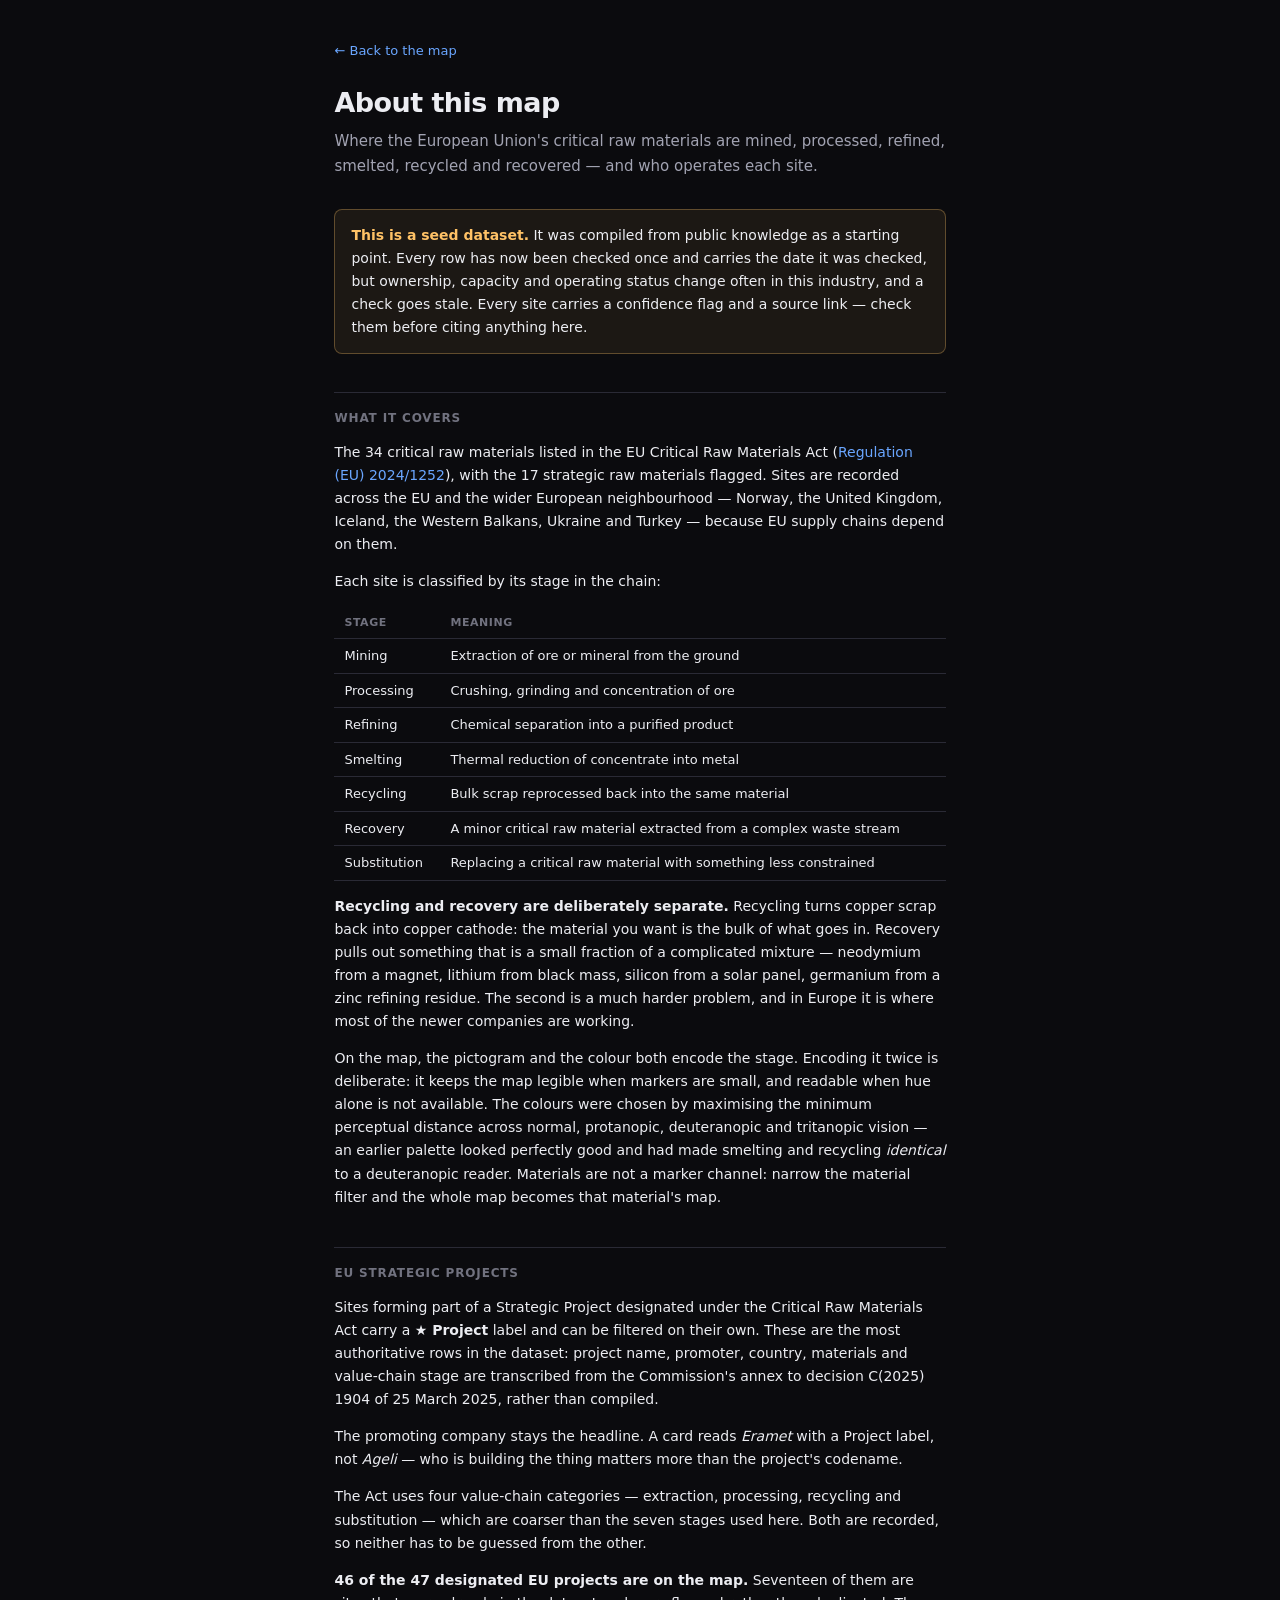
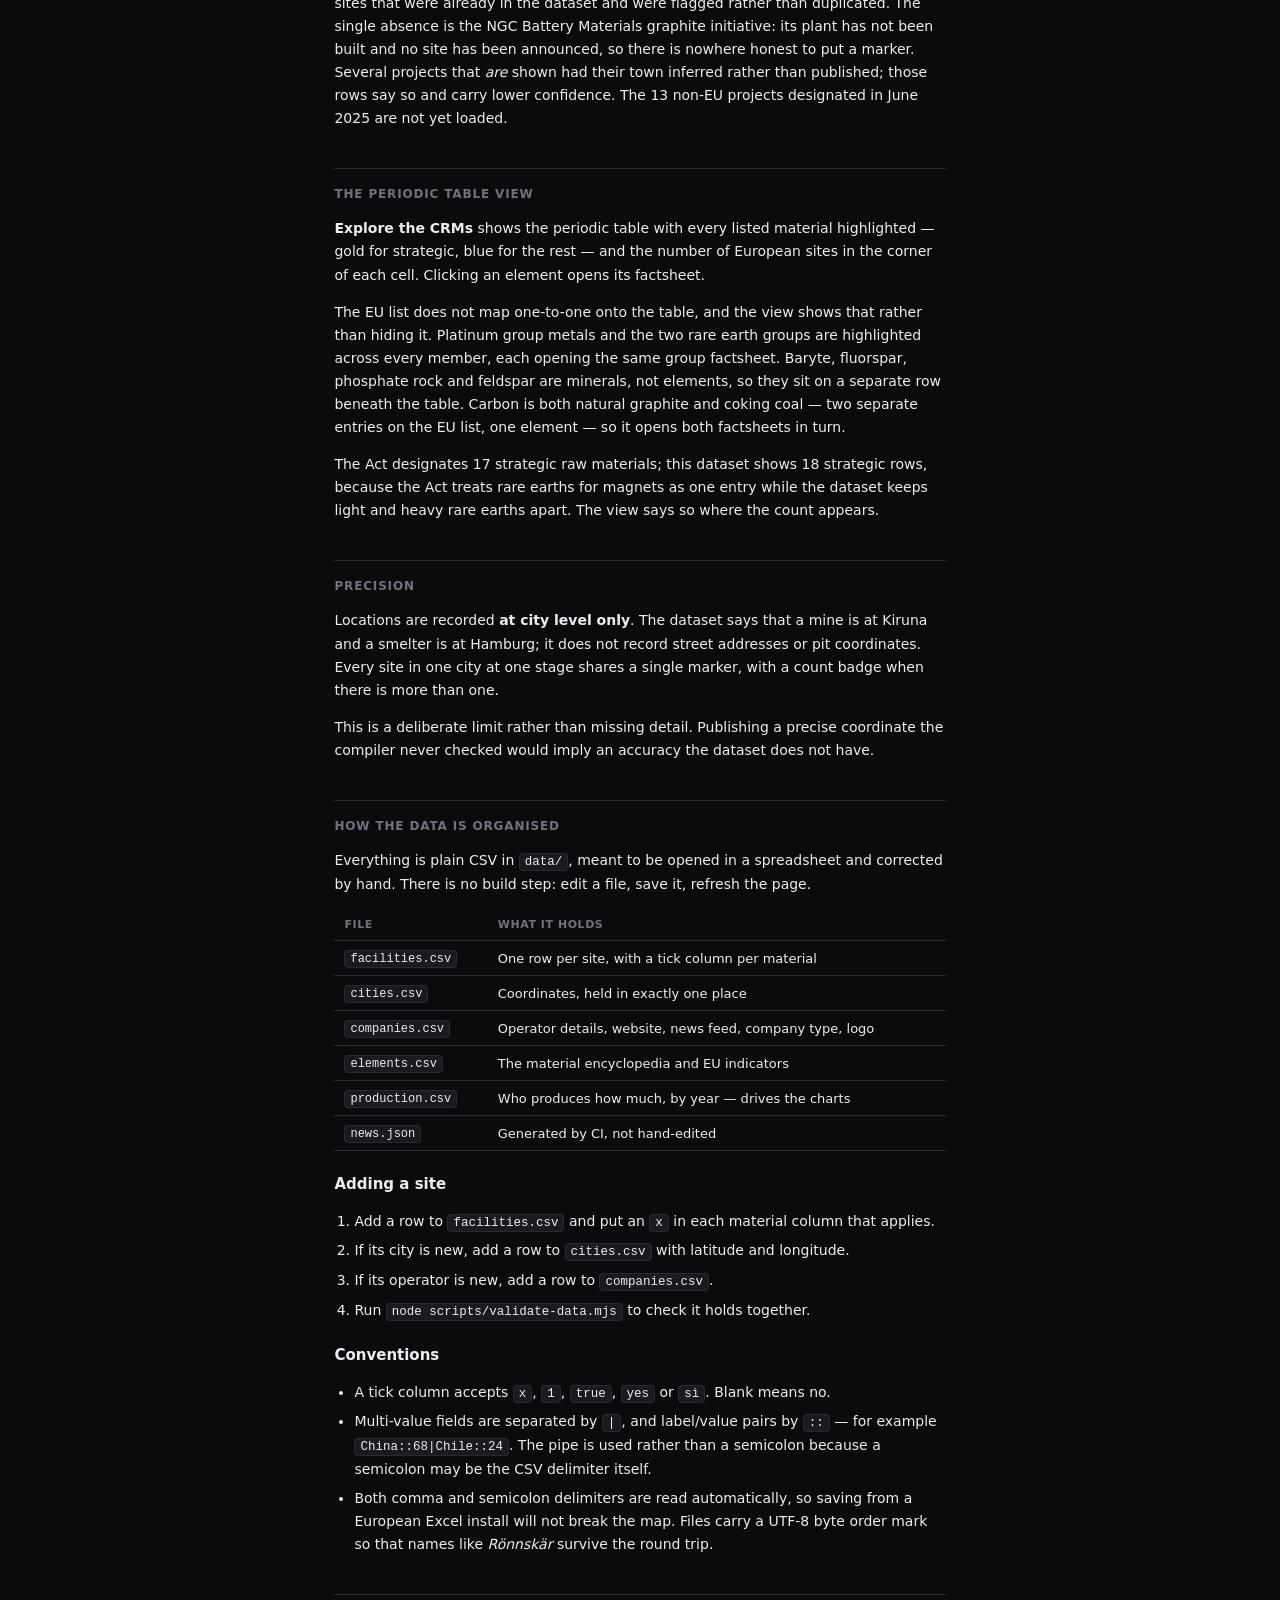
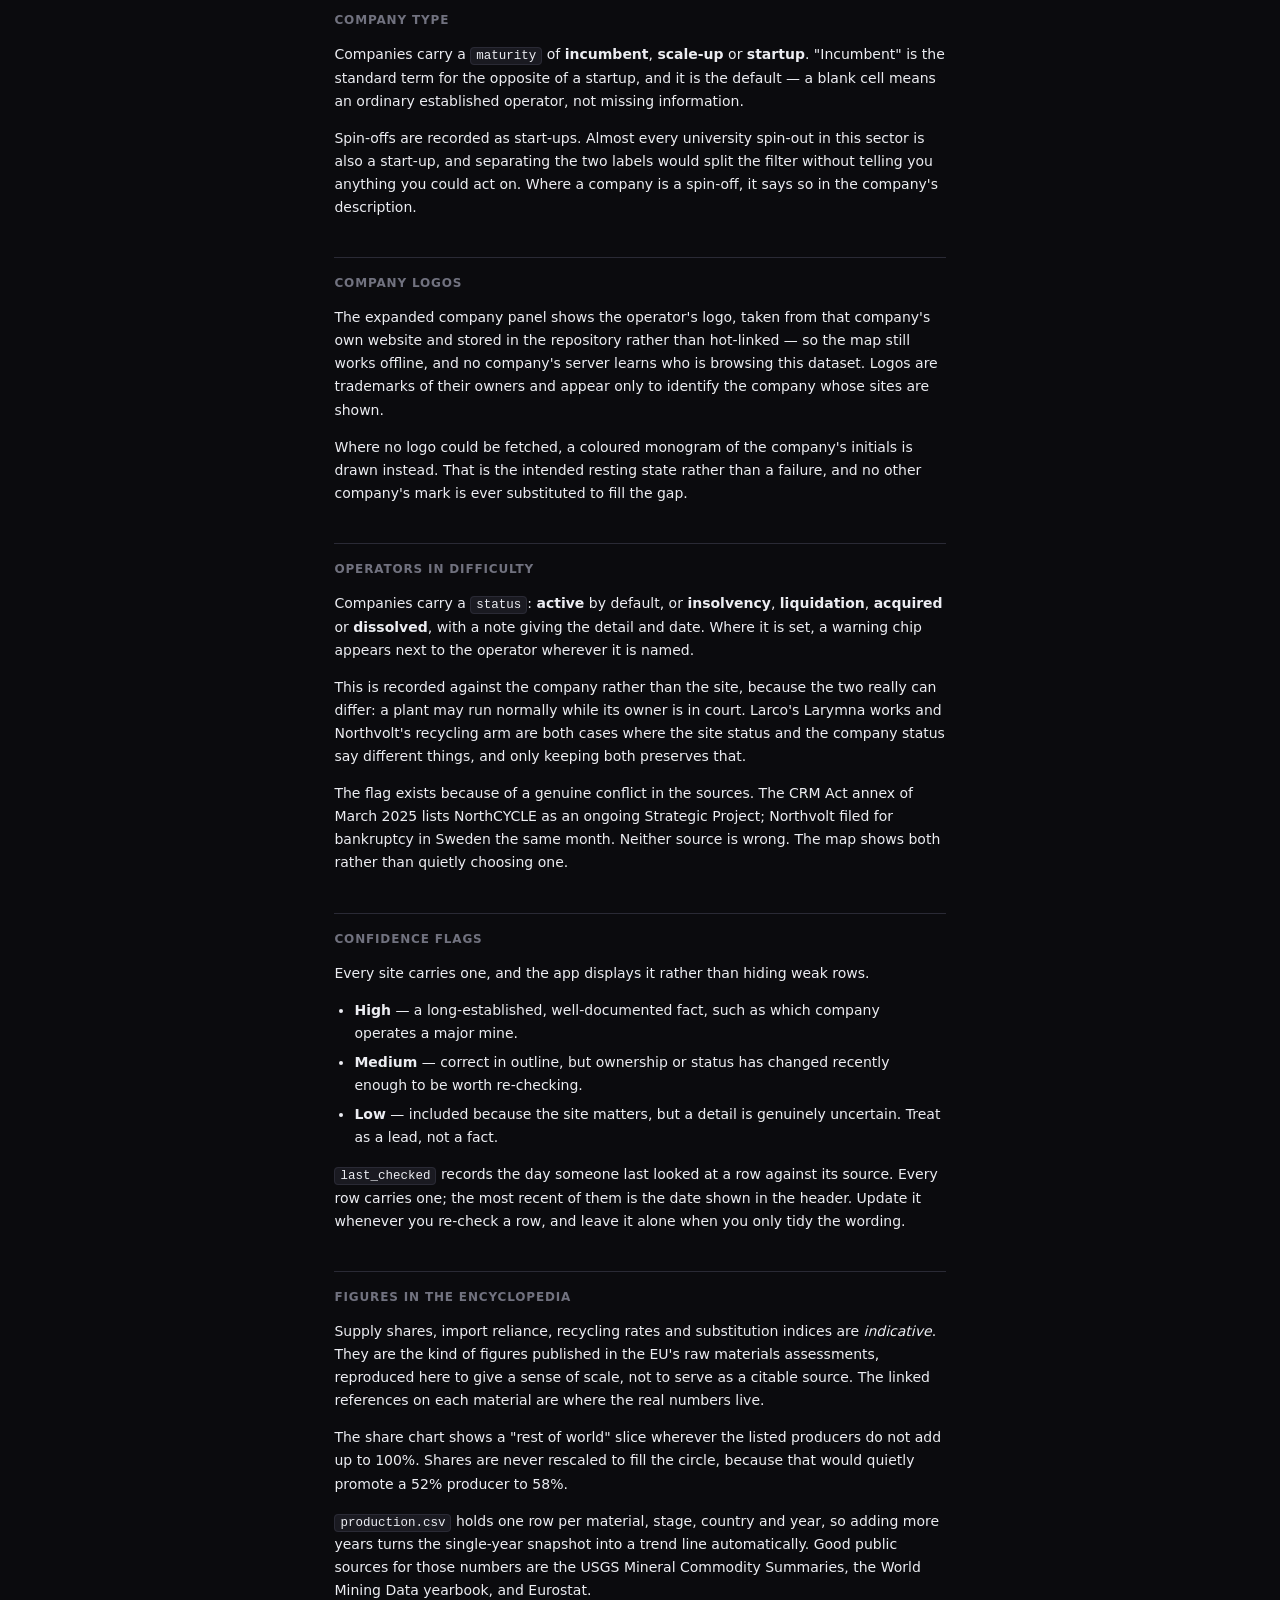
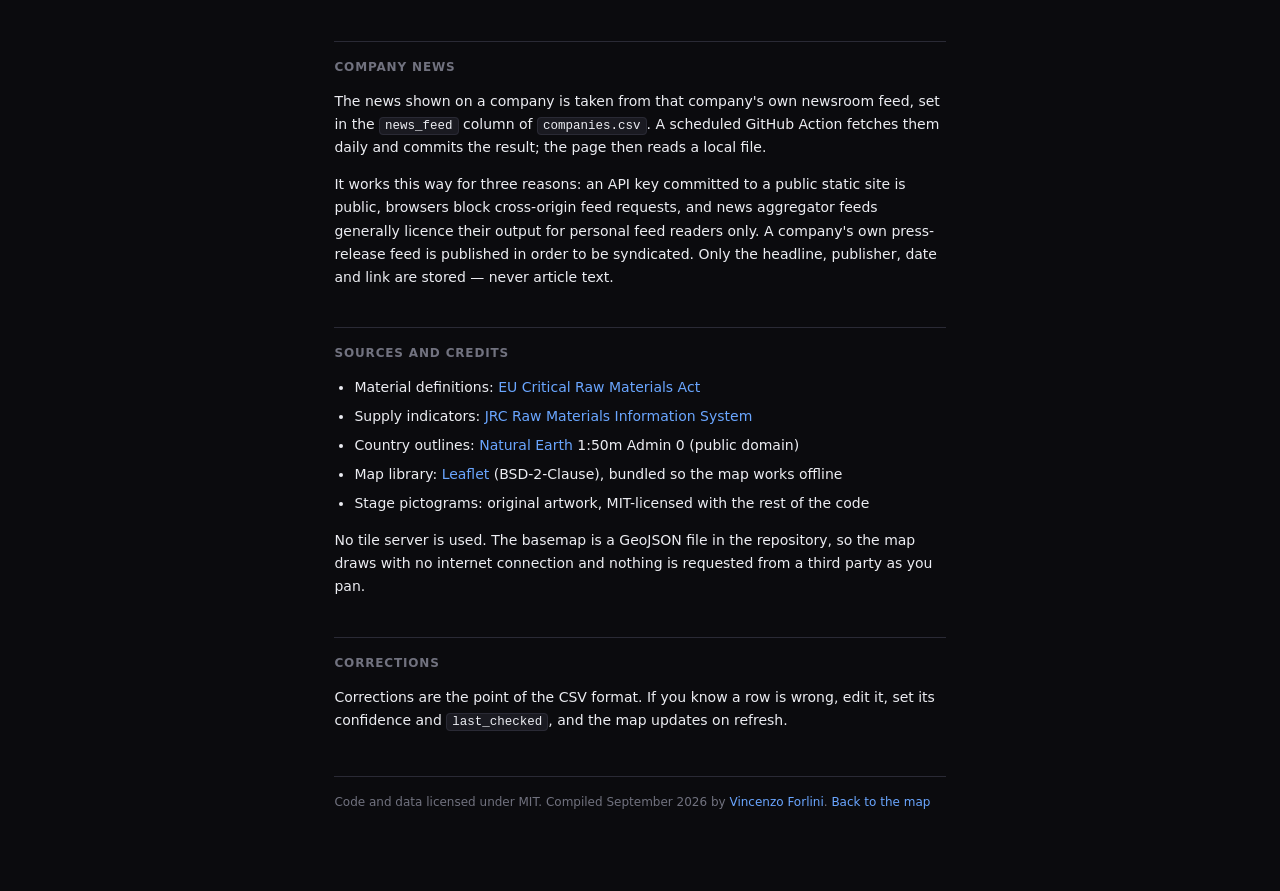
==== commit 3d21839c: "Credit the author, and say when the data was last checked The header now carries a LinkedIn link bes" ====
--- a/about.html
+++ b/about.html
@@ -3,7 +3,7 @@
 <head>
 <meta charset="utf-8">
 <meta name="viewport" content="width=device-width, initial-scale=1">
-<title>About — European Critical Raw Materials Map</title>
+<title>About — Critical Raw Materials Atlas</title>
 <link rel="canonical" href="https://vincenzo-forlini.github.io/European-critical-network-map/about.html">
 <link rel="icon" type="image/svg+xml" href="assets/icon.svg">
 
@@ -14,8 +14,8 @@
      change and re-run the URL through LinkedIn's Post Inspector, or the first
      share keeps the empty card for good. -->
 <meta property="og:type" content="website">
-<meta property="og:site_name" content="European Critical Raw Materials Map">
-<meta property="og:title" content="About — European Critical Raw Materials Map">
+<meta property="og:site_name" content="Critical Raw Materials Atlas">
+<meta property="og:title" content="About — Critical Raw Materials Atlas">
 <meta property="og:description" content="How the dataset was built, where each figure comes from, and what it does not claim to be.">
 <meta property="og:url" content="https://vincenzo-forlini.github.io/European-critical-network-map/about.html">
 <meta property="og:image" content="https://vincenzo-forlini.github.io/European-critical-network-map/assets/og-cover.png">
@@ -24,7 +24,7 @@
 <meta property="og:image:height" content="630">
 <meta property="og:image:alt" content="A dark map of Europe scattered with coloured markers, one per site, coloured by stage of the supply chain.">
 <meta name="twitter:card" content="summary_large_image">
-<meta name="twitter:title" content="About — European Critical Raw Materials Map">
+<meta name="twitter:title" content="About — Critical Raw Materials Atlas">
 <meta name="twitter:description" content="How the dataset was built, where each figure comes from, and what it does not claim to be.">
 <meta name="twitter:image" content="https://vincenzo-forlini.github.io/European-critical-network-map/assets/og-cover.png">
 
@@ -84,9 +84,10 @@
   <div class="callout">
     <p style="margin:0">
       <strong>This is a seed dataset.</strong> It was compiled from public knowledge as a
-      starting point, and <em>no row has been verified against its source</em>. Ownership,
-      capacity and operating status change often in this industry. Every site carries a
-      confidence flag and a source link — check them before citing anything here.
+      starting point. Every row has now been checked once and carries the date it was checked,
+      but ownership, capacity and operating status change often in this industry, and a check
+      goes stale. Every site carries a confidence flag and a source link — check them before
+      citing anything here.
     </p>
   </div>
 
@@ -284,8 +285,9 @@
     <li><strong>Low</strong> — included because the site matters, but a detail is genuinely uncertain. Treat as a lead, not a fact.</li>
   </ul>
   <p>
-    <code>last_checked</code> is blank on every seeded row, because none has been verified.
-    Fill it in as you check them.
+    <code>last_checked</code> records the day someone last looked at a row against its source.
+    Every row carries one; the most recent of them is the date shown in the header. Update it
+    whenever you re-check a row, and leave it alone when you only tidy the wording.
   </p>
 
   <h2>Figures in the encyclopedia</h2>
@@ -341,7 +343,8 @@
   </p>
 
   <footer>
-    Code and data licensed under MIT. Compiled September 2026.
+    Code and data licensed under MIT. Compiled September 2026 by
+    <a href="https://www.linkedin.com/in/vincenzo-forlini/" target="_blank" rel="noopener">Vincenzo Forlini</a>.
     <a href="index.html">Back to the map</a>
   </footer>
 
--- a/css/styles.css
+++ b/css/styles.css
@@ -1,5 +1,5 @@
 /* ===========================================================================
-   European Critical Raw Materials Map
+   Critical Raw Materials Atlas
    Dark-first. Colour on this page means one thing only: stage of the supply
    chain. Everything else stays greyscale so the markers never compete.
    =========================================================================== */
@@ -168,6 +168,27 @@
   overflow: hidden;
   text-overflow: ellipsis;
 }
+
+/* The author credit sits with the title, not in the actions, so the header
+   still reads as one masthead rather than a row of controls. */
+.header__author {
+  font-size: 12px;
+  color: var(--text-faint);
+  text-decoration: none;
+  white-space: nowrap;
+  flex: none;
+}
+.header__author:hover { color: var(--accent); text-decoration: underline; }
+.header__author::before { content: "by "; }
+
+/* Filled from the data, not typed here, so it cannot drift from the CSVs. */
+.header__updated {
+  font-size: 12px;
+  color: var(--text-faint);
+  white-space: nowrap;
+  flex: none;
+}
+.header__updated:empty { display: none; }
 
 .header__spacer { flex: 1; }
 
@@ -1024,6 +1045,34 @@
   .fbar__reset { order: 3; }
 }
 
+/* Touch targets.
+
+   Everything here is sized for a cursor, which on a finger means 26 to 32px
+   against the 44px that is the usual floor. Raised only where the pointer is
+   genuinely coarse, so a mouse keeps the tighter layout the page was drawn
+   for — a width breakpoint would have caught small laptop windows too. */
+@media (pointer: coarse) {
+  .btn, .btn--sm {
+    min-height: 44px;
+    display: inline-flex;
+    align-items: center;
+    justify-content: center;
+  }
+  .fpill { min-height: 44px; }
+  .segmented button { min-height: 44px; }
+  .legend__head { min-height: 40px; }
+  .detail__close, .detail__back { min-height: 40px; }
+  /* Option rows in the facet dropdowns: the row is the target, not the box. */
+  .check { min-height: 40px; }
+  /* Leaflet sizes its own buttons inline, so these need the extra weight. */
+  .leaflet-control-zoom a {
+    width: 44px !important;
+    height: 44px !important;
+    line-height: 44px !important;
+    font-size: 20px !important;
+  }
+}
+
 @media (prefers-reduced-motion: reduce) {
   *, *::before, *::after { transition: none !important; animation: none !important; }
 }
@@ -1181,6 +1230,9 @@
   .detail { border-left: none; border-radius: var(--radius-lg) 0 0 var(--radius-lg); }
   .header { gap: 10px; padding: 0 12px; }
   .header__title { font-size: 14px; }
+  /* Two lines of small print do not fit beside the buttons on a phone. The
+     banner is the one that matters, so the other two go. */
+  .header__author, .header__updated { display: none; }
 }
 
 /* ===========================================================================
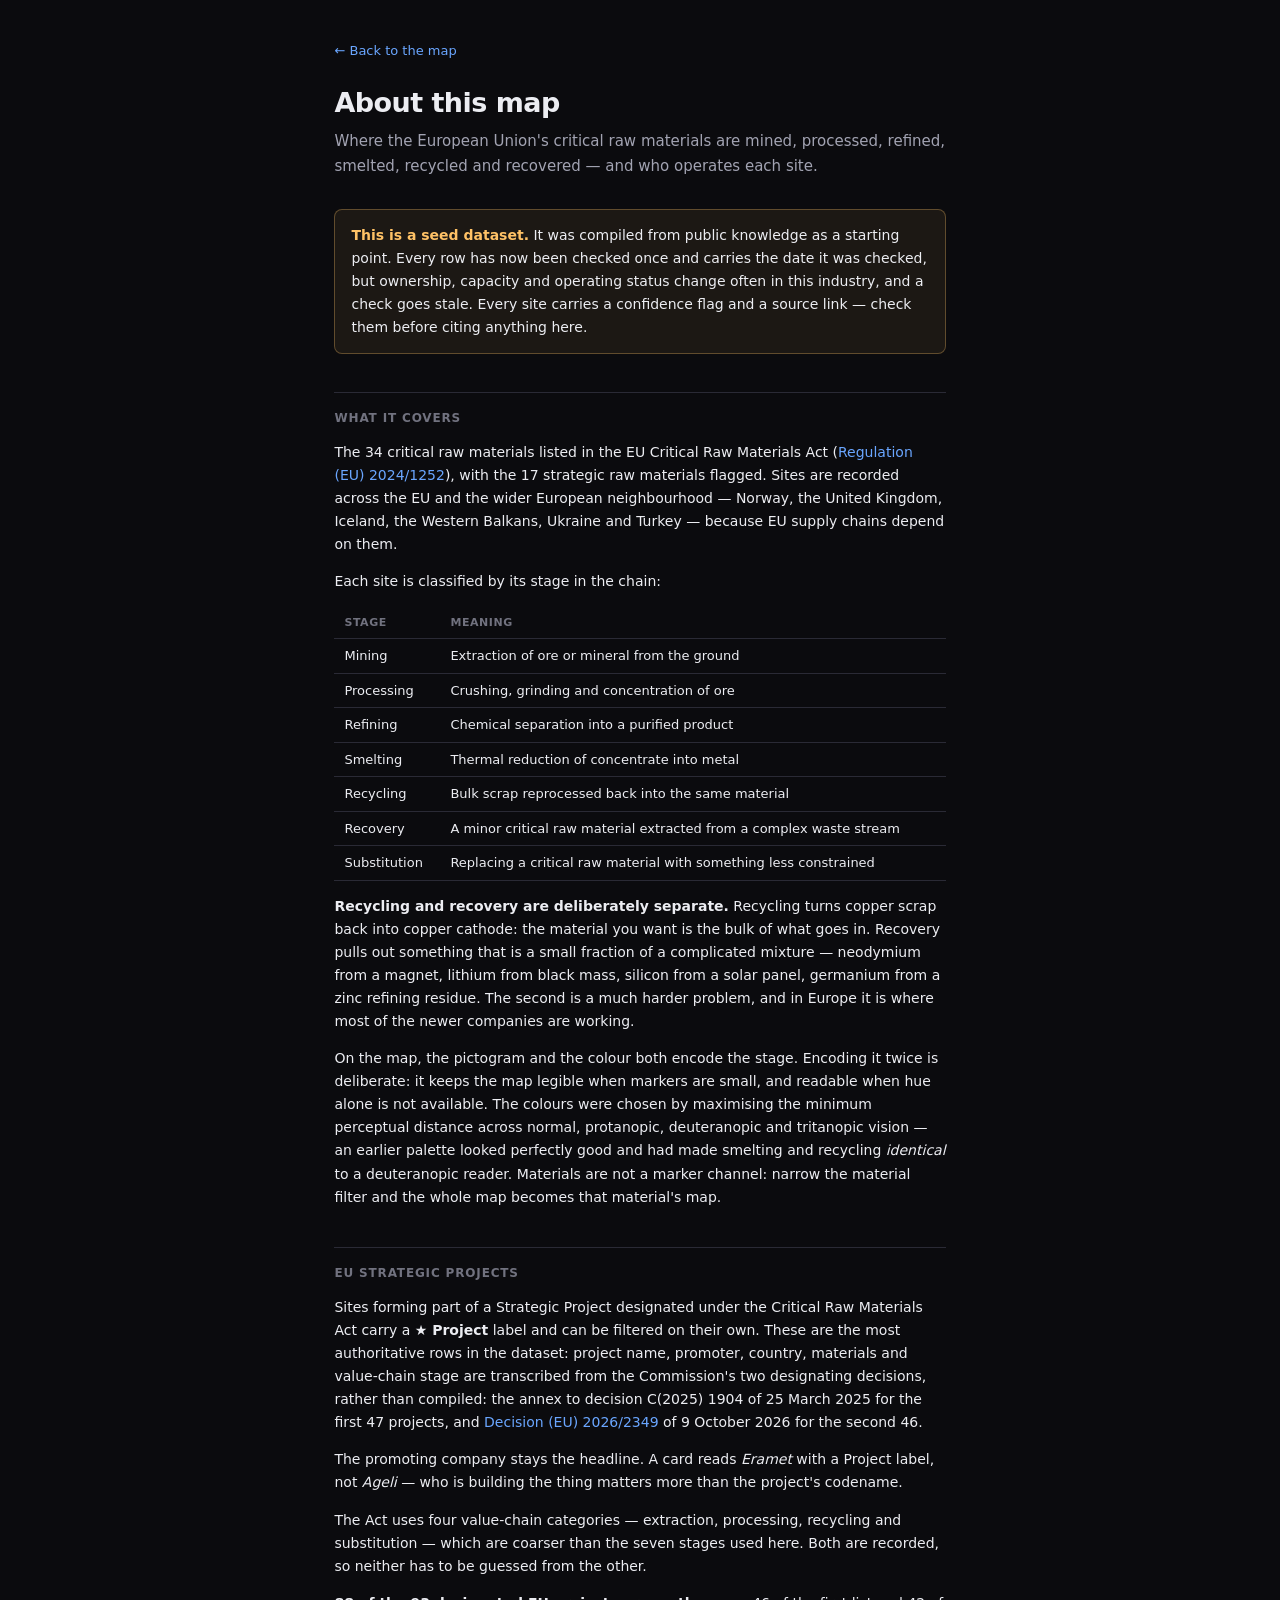
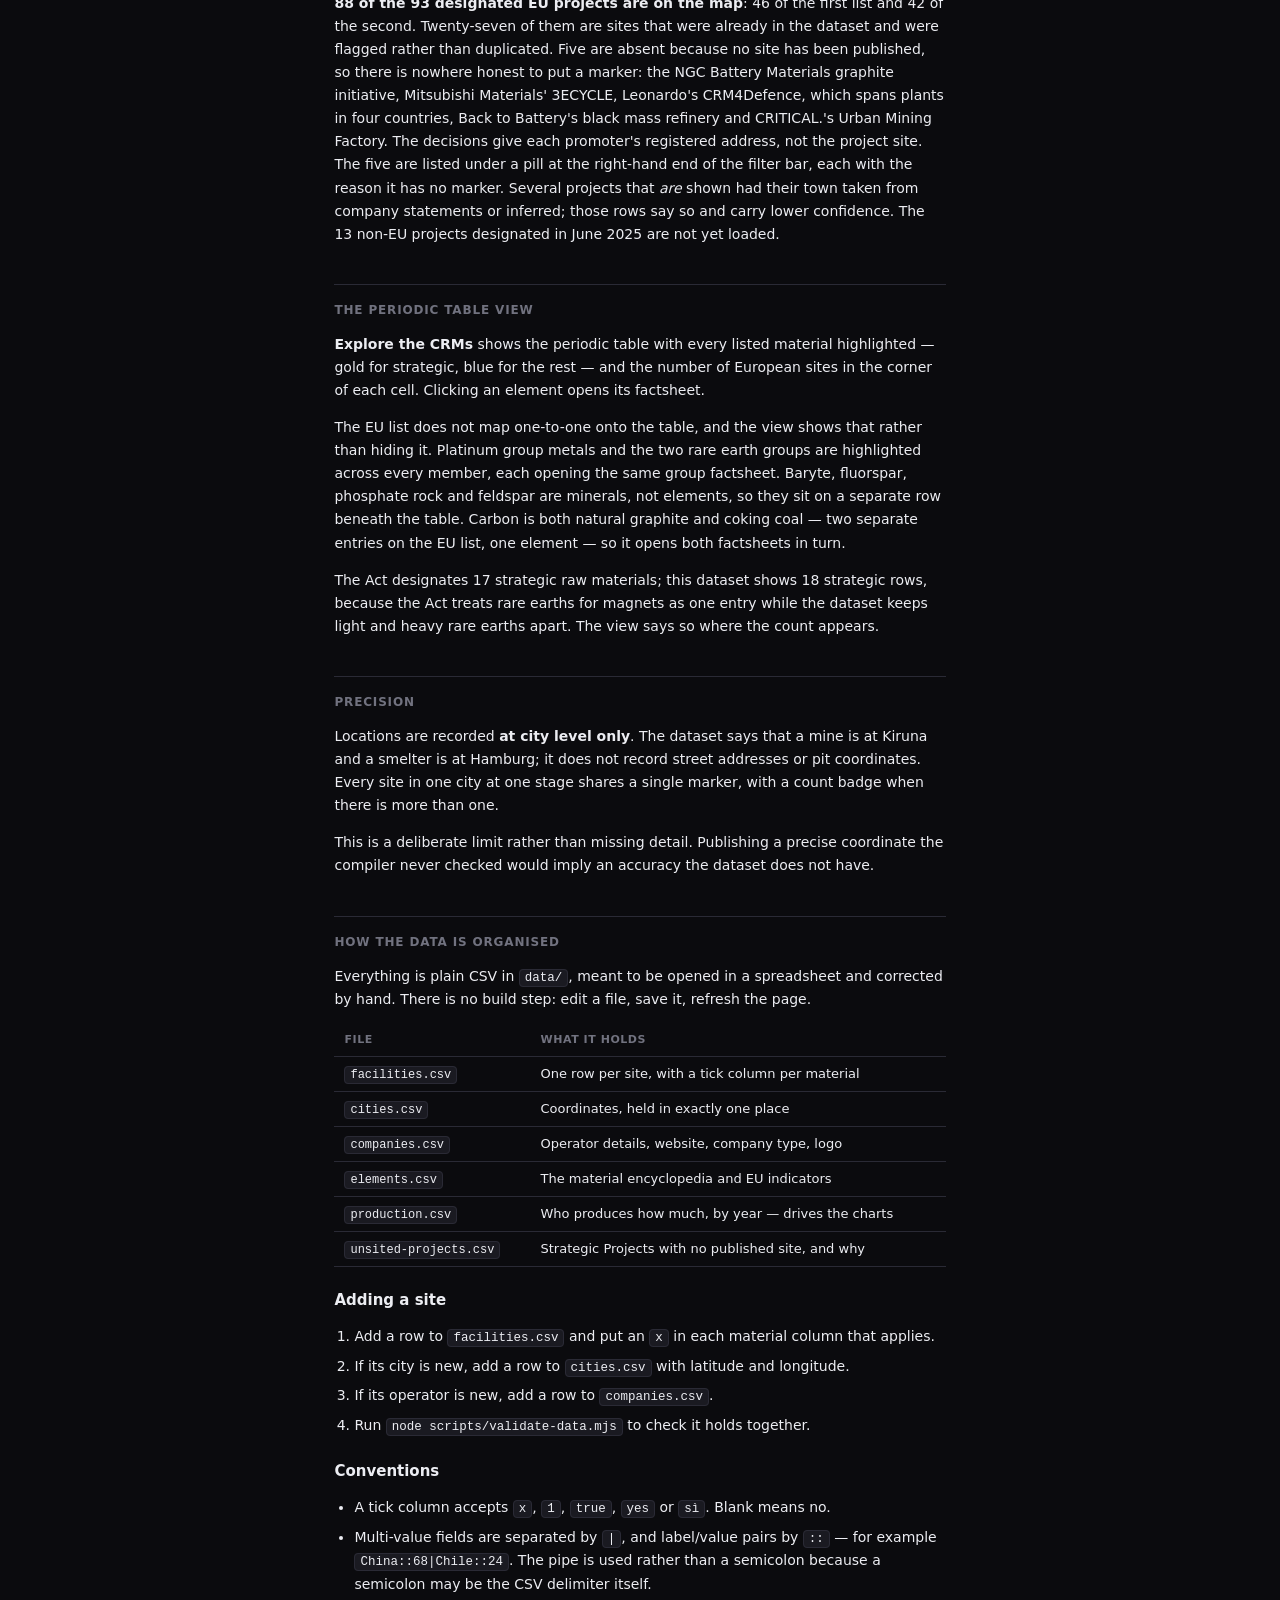
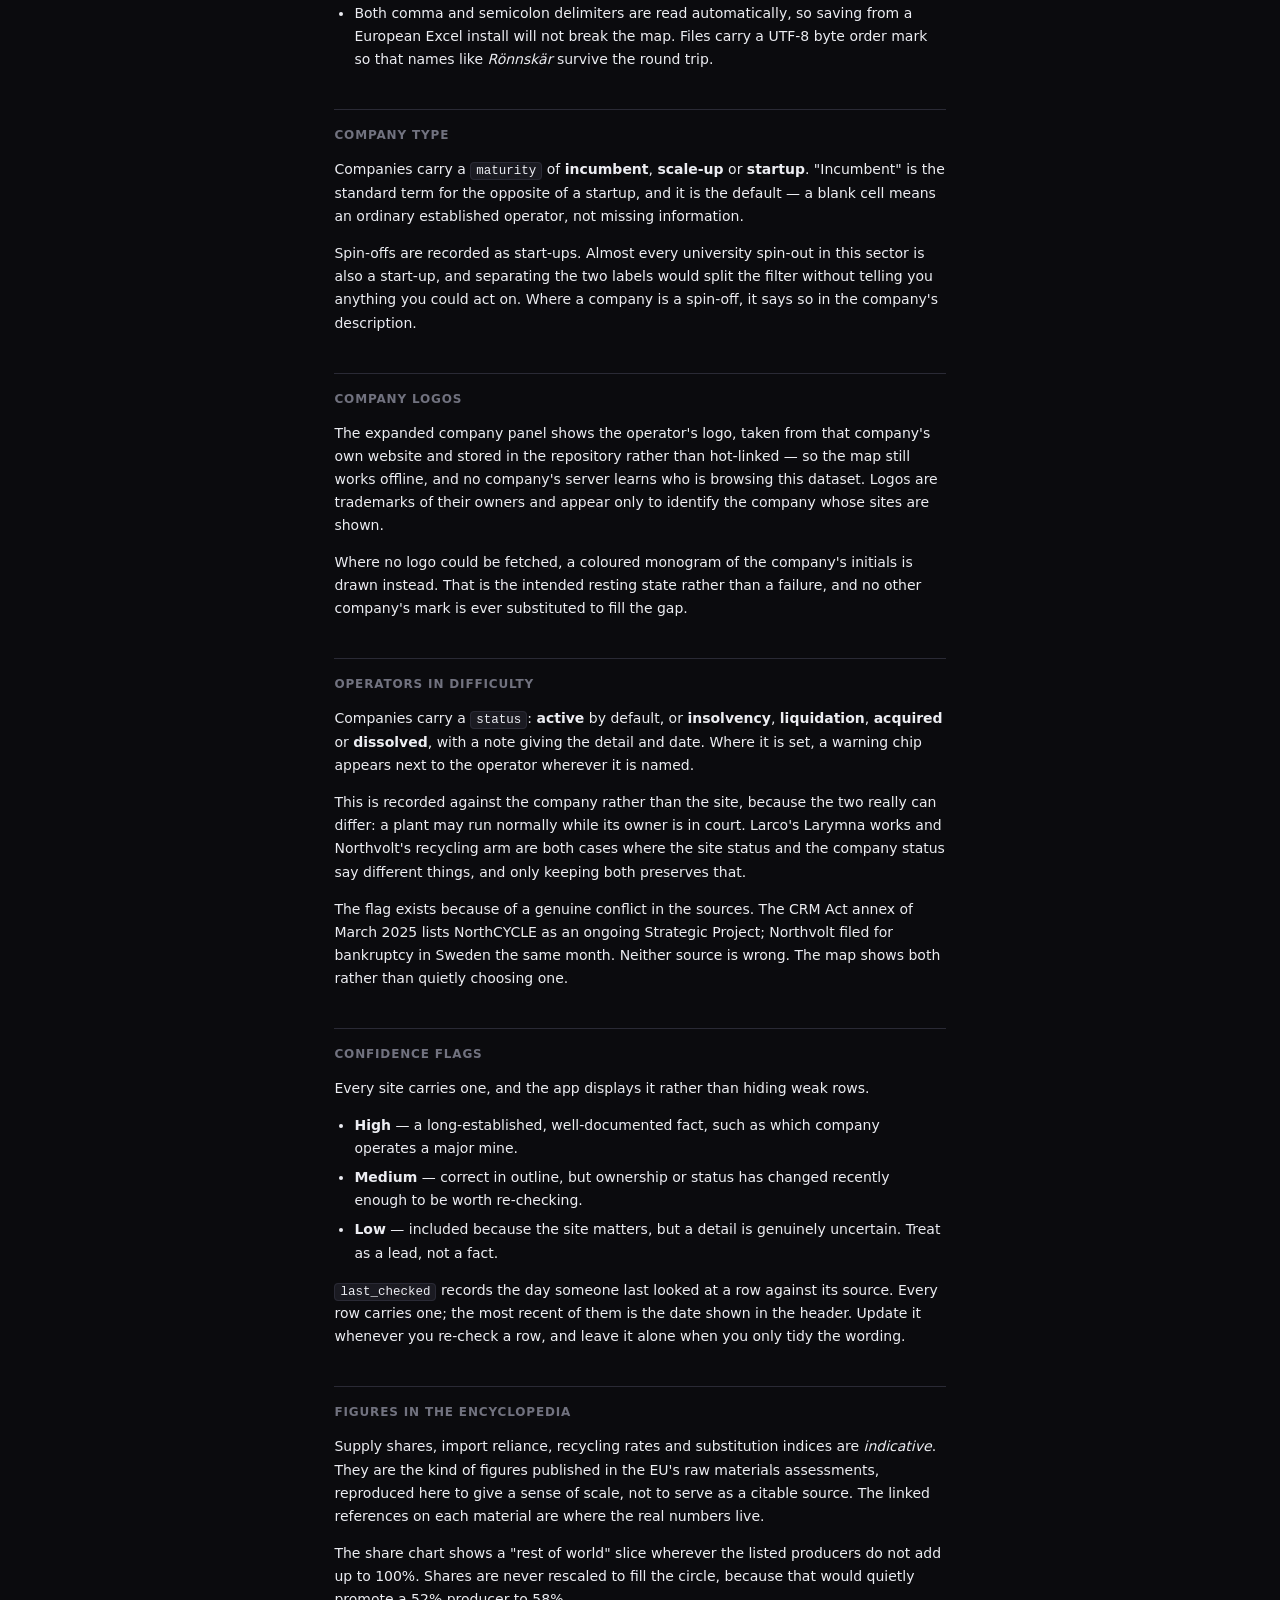
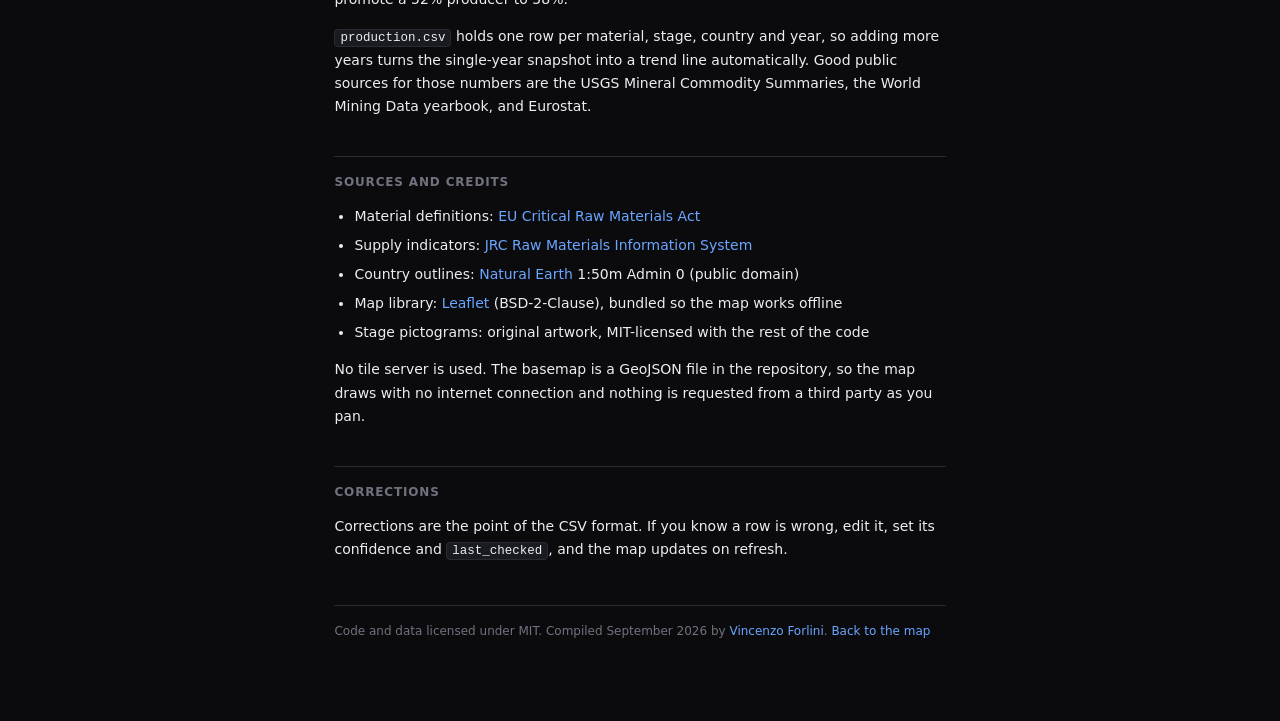
==== commit 2119ab10: "Expand atlas with PWA and projects view Adds installable PWA assets, the unsited Strategic Projects " ====
--- a/about.html
+++ b/about.html
@@ -6,6 +6,9 @@
 <title>About — Critical Raw Materials Atlas</title>
 <link rel="canonical" href="https://vincenzo-forlini.github.io/European-critical-network-map/about.html">
 <link rel="icon" type="image/svg+xml" href="assets/icon.svg">
+<link rel="manifest" href="manifest.webmanifest">
+<link rel="apple-touch-icon" href="assets/apple-touch-icon.png">
+<meta name="theme-color" content="#131318">
 
 <!-- Link previews. og:image has to be an absolute URL — a relative one is
      ignored by every scraper — so the host is written out here. If this ever
@@ -138,8 +141,10 @@
     Sites forming part of a Strategic Project designated under the Critical Raw Materials Act
     carry a <strong>★ Project</strong> label and can be filtered on their own. These are the most
     authoritative rows in the dataset: project name, promoter, country, materials and value-chain
-    stage are transcribed from the Commission's annex to decision C(2025) 1904 of 25 March 2025,
-    rather than compiled.
+    stage are transcribed from the Commission's two designating decisions, rather than compiled:
+    the annex to decision C(2025) 1904 of 25 March 2025 for the first 47 projects, and
+    <a href="https://eur-lex.europa.eu/eli/dec/2026/2349/oj" target="_blank" rel="noopener">Decision (EU) 2026/2349</a>
+    of 9 October 2026 for the second 46.
   </p>
   <p>
     The promoting company stays the headline. A card reads <em>Eramet</em> with a Project label,
@@ -151,12 +156,16 @@
     guessed from the other.
   </p>
   <p>
-    <strong>46 of the 47 designated EU projects are on the map.</strong> Seventeen of them are
-    sites that were already in the dataset and were flagged rather than duplicated. The single
-    absence is the NGC Battery Materials graphite initiative: its plant has not been built and no
-    site has been announced, so there is nowhere honest to put a marker. Several projects that
-    <em>are</em> shown had their town inferred rather than published; those rows say so and carry
-    lower confidence. The 13 non-EU projects designated in June 2025 are not yet loaded.
+    <strong>88 of the 93 designated EU projects are on the map</strong>: 46 of the first list
+    and 42 of the second. Twenty-seven of them are sites that were already in the dataset and
+    were flagged rather than duplicated. Five are absent because no site has been published, so
+    there is nowhere honest to put a marker: the NGC Battery Materials graphite initiative,
+    Mitsubishi Materials' 3ECYCLE, Leonardo's CRM4Defence, which spans plants in four countries,
+    Back to Battery's black mass refinery and CRITICAL.'s Urban Mining Factory. The decisions give
+    each promoter's registered address, not the project site. The five are listed under a pill at the
+    right-hand end of the filter bar, each with the reason it has no marker. Several projects that
+    <em>are</em> shown had their town taken from company statements or inferred; those rows say so
+    and carry lower confidence. The 13 non-EU projects designated in June 2025 are not yet loaded.
   </p>
 
   <h2>The periodic table view</h2>
@@ -203,10 +212,10 @@
     <tr><th>File</th><th>What it holds</th></tr>
     <tr><td><code>facilities.csv</code></td><td>One row per site, with a tick column per material</td></tr>
     <tr><td><code>cities.csv</code></td><td>Coordinates, held in exactly one place</td></tr>
-    <tr><td><code>companies.csv</code></td><td>Operator details, website, news feed, company type, logo</td></tr>
+    <tr><td><code>companies.csv</code></td><td>Operator details, website, company type, logo</td></tr>
     <tr><td><code>elements.csv</code></td><td>The material encyclopedia and EU indicators</td></tr>
     <tr><td><code>production.csv</code></td><td>Who produces how much, by year — drives the charts</td></tr>
-    <tr><td><code>news.json</code></td><td>Generated by CI, not hand-edited</td></tr>
+    <tr><td><code>unsited-projects.csv</code></td><td>Strategic Projects with no published site, and why</td></tr>
   </table>
 
   <h3>Adding a site</h3>
@@ -309,20 +318,6 @@
     yearbook, and Eurostat.
   </p>
 
-  <h2>Company news</h2>
-  <p>
-    The news shown on a company is taken from that company's own newsroom feed, set in the
-    <code>news_feed</code> column of <code>companies.csv</code>. A scheduled GitHub Action
-    fetches them daily and commits the result; the page then reads a local file.
-  </p>
-  <p>
-    It works this way for three reasons: an API key committed to a public static site is
-    public, browsers block cross-origin feed requests, and news aggregator feeds generally
-    licence their output for personal feed readers only. A company's own press-release feed is
-    published in order to be syndicated. Only the headline, publisher, date and link are
-    stored — never article text.
-  </p>
-
   <h2>Sources and credits</h2>
   <ul>
     <li>Material definitions: <a href="https://eur-lex.europa.eu/eli/reg/2024/1252/oj" target="_blank" rel="noopener">EU Critical Raw Materials Act</a></li>
--- a/css/styles.css
+++ b/css/styles.css
@@ -771,6 +771,53 @@
 .legend__dot svg { width: 13px; height: 13px; }
 .legend__row[data-off="true"] { opacity: 0.3; }
 
+/* Strategic Projects with no site ---------------------------------------- */
+
+/* A pill at the right-hand end of the filter bar, above the zoom buttons. Gold,
+   like the ★ Project chips, since these are the same kind of thing. */
+.unsited { flex: none; }
+.unsited[hidden] { display: none; }
+.unsited__pill {
+  display: inline-flex; align-items: center; gap: 7px;
+  padding: 6px 11px;
+  font: inherit; font-size: 12px; font-weight: 600; color: var(--text);
+  background: rgba(255, 212, 121, 0.06);
+  border: 1px solid rgba(255, 212, 121, 0.36);
+  border-radius: 999px;
+  white-space: nowrap;
+  cursor: pointer;
+}
+.unsited__pill:hover { background: rgba(255, 212, 121, 0.12); }
+.unsited__star { color: #ffd479; }
+.unsited__chev { width: 14px; height: 14px; color: var(--text-faint); transition: transform 0.15s; }
+.unsited[data-open="true"] .unsited__chev { transform: rotate(180deg); }
+
+/* The list drops down under the pill. Outside the bar, like the facet lists,
+   so the bar's sideways scroll cannot clip it; js/unsited.js places it. */
+.unsited-pop {
+  position: fixed;
+  /* Above Leaflet's controls (z-index 1000): the zoom buttons sit right under
+     the pill and would otherwise show through the list. */
+  z-index: 1100;
+  box-sizing: border-box;
+  overflow-y: auto;
+  padding: 4px 12px 10px;
+  background: var(--surface-2);
+  border: 1px solid var(--border-strong);
+  border-radius: 10px;
+  box-shadow: var(--shadow);
+}
+.unsited-pop[hidden] { display: none; }
+.unsited__intro { margin: 8px 0 4px; font-size: 11px; line-height: 1.5; color: var(--text-faint); }
+.unsited__list { list-style: none; margin: 0; padding: 0; }
+.unsited__item { padding: 9px 0; border-top: 1px solid var(--border); }
+.unsited__item:first-child { border-top: none; }
+.unsited__name { font-size: 13px; font-weight: 600; line-height: 1.35; }
+.unsited__meta { margin-top: 2px; font-size: 11px; color: var(--text-dim); }
+.unsited__chips { display: flex; flex-wrap: wrap; gap: 4px; margin-top: 6px; }
+.unsited__why { margin: 6px 0 3px; font-size: 12px; line-height: 1.45; color: var(--text-dim); }
+.unsited__src { font-size: 11px; }
+
 .map-note {
   position: absolute;
   right: 14px; bottom: 14px;
@@ -909,11 +956,6 @@
 .uses li { margin-bottom: 3px; }
 
 .srcs { display: flex; flex-direction: column; gap: 5px; font-size: 12px; }
-
-.news__item { padding: 9px 0; border-top: 1px solid var(--border); }
-.news__item:first-child { border-top: none; }
-.news__title { font-size: 13px; line-height: 1.45; display: block; }
-.news__meta { margin-top: 3px; font-size: 11px; color: var(--text-faint); }
 
 .sitelist { display: flex; flex-direction: column; gap: 5px; }
 
@@ -1043,6 +1085,11 @@
   }
   .fbar__pills::-webkit-scrollbar { display: none; }
   .fbar__reset { order: 3; }
+  /* The projects-with-no-site pill joins the pills row, after Reset, cut down
+     to the star and the count. Left where it was, it took a row of its own. */
+  .unsited { order: 4; }
+  .unsited__words { display: none; }
+  .unsited__pill { padding: 6px 9px; }
 }
 
 /* Touch targets.
@@ -1195,8 +1242,6 @@
 .stagecount__n { font-weight: 650; font-variant-numeric: tabular-nums; }
 .stagecount__l { color: var(--text-dim); }
 
-.news { margin-top: 2px; }
-
 /* Capital cities: a quiet orientation layer under the site markers. */
 .city-pin { width: 0 !important; height: 0 !important; }
 .city-dot {
